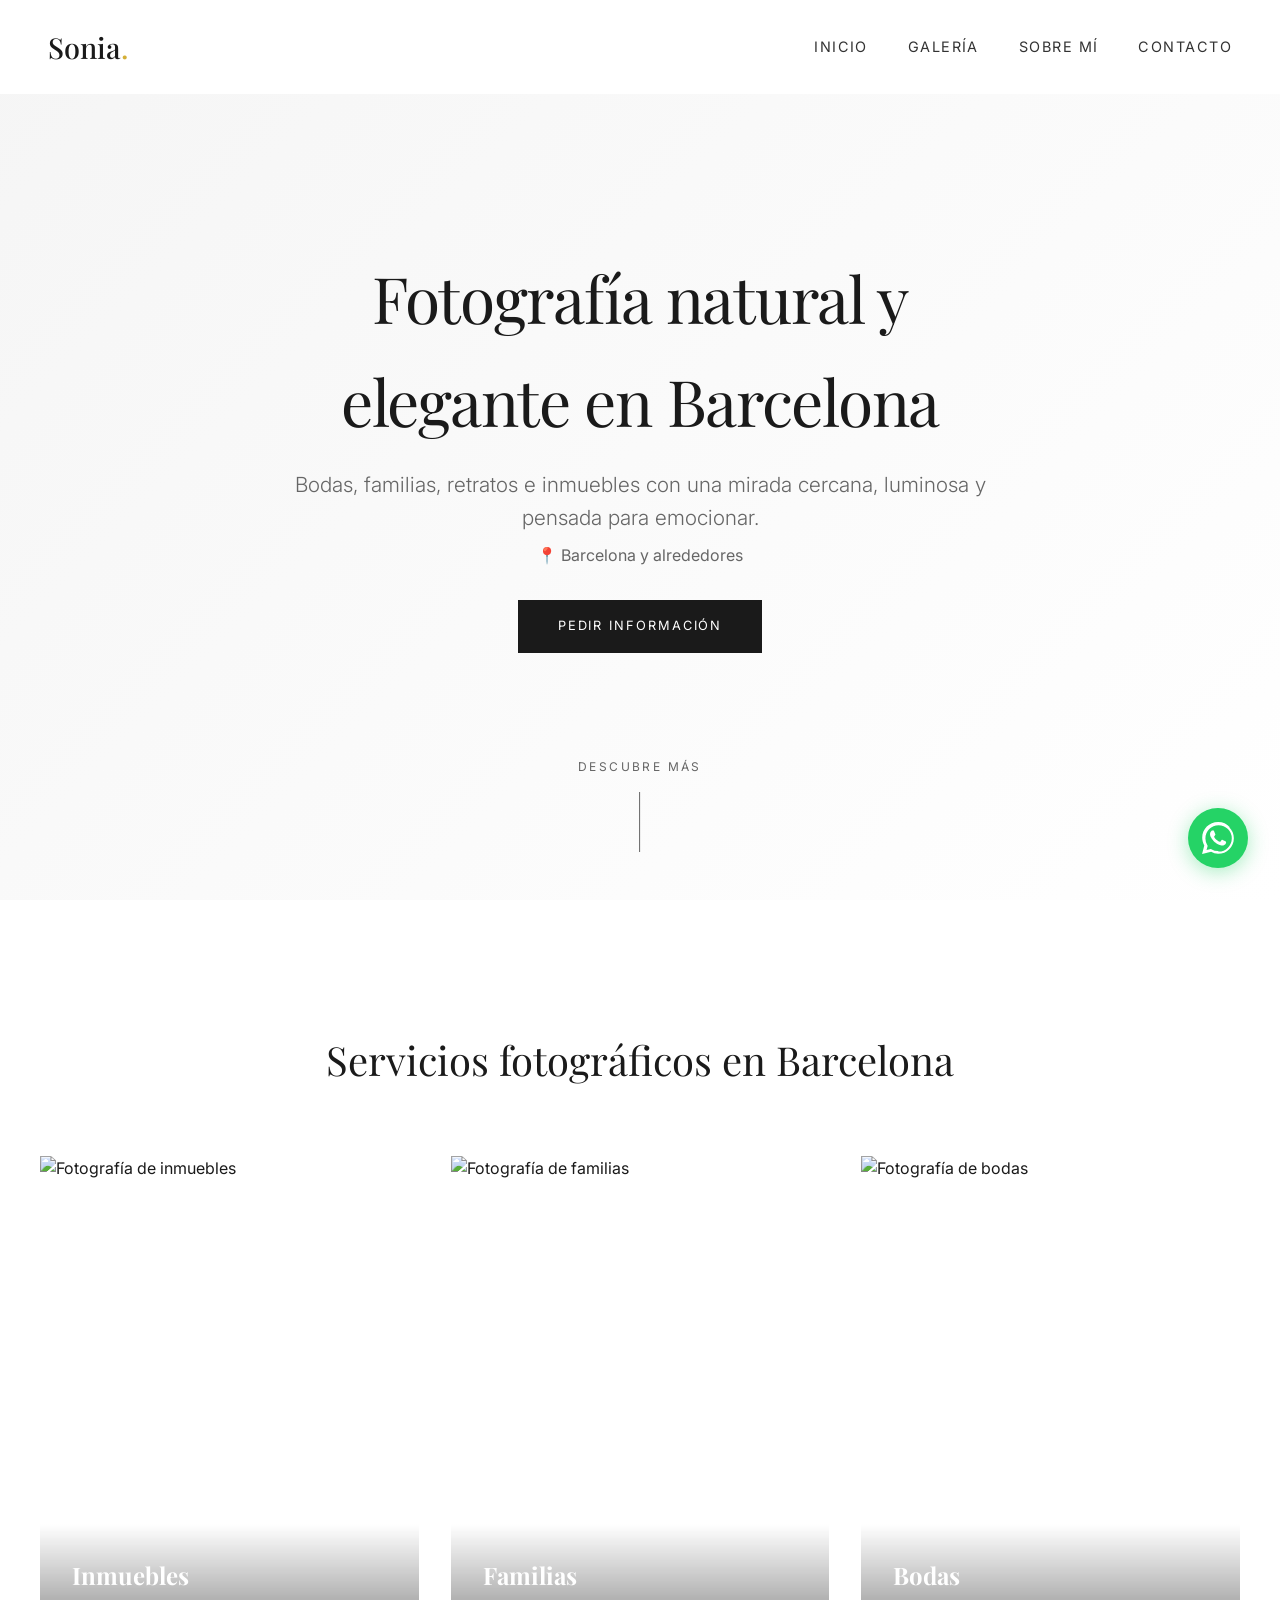
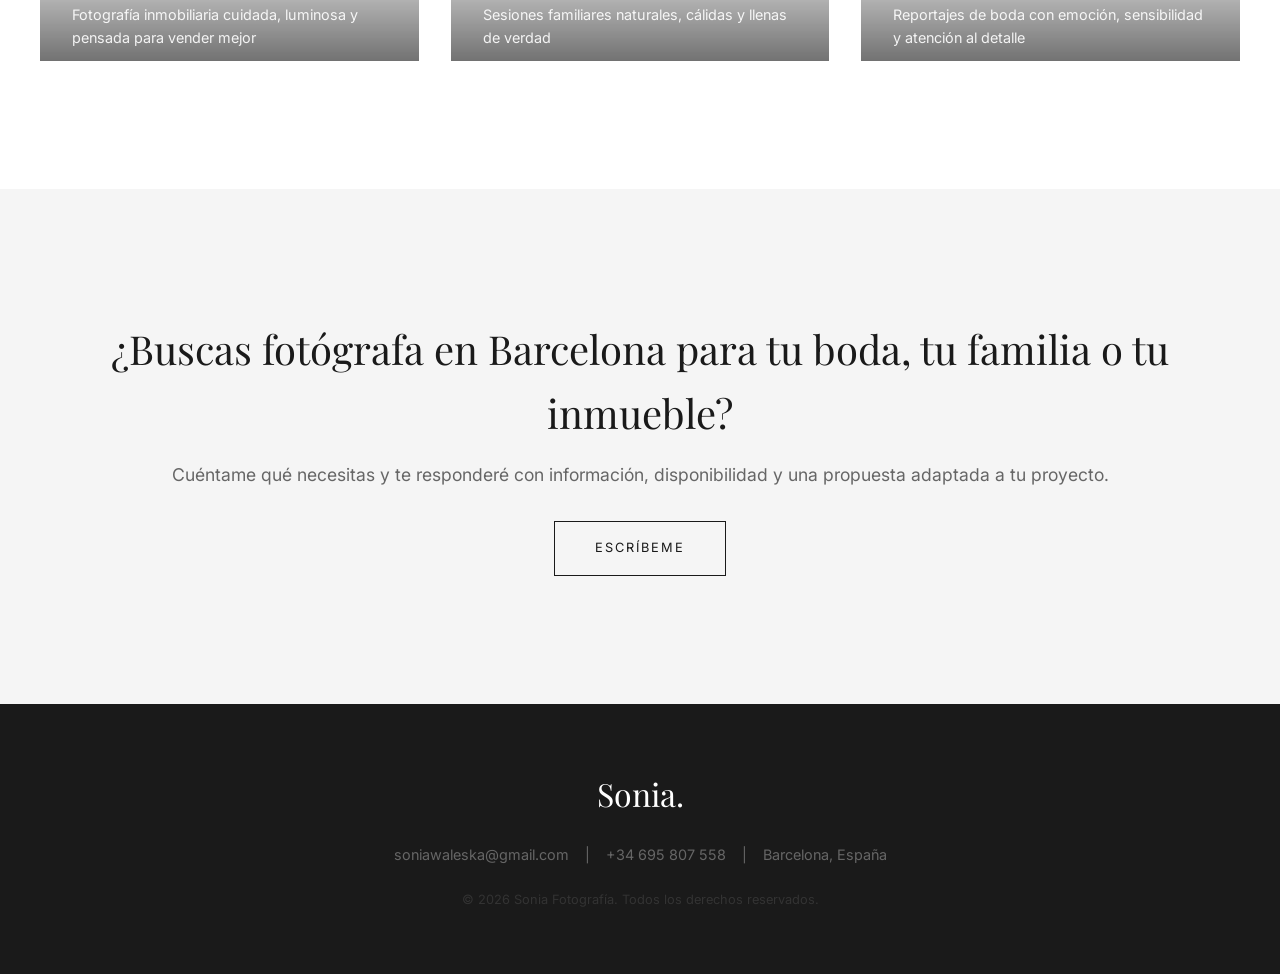
==== index.html @ cfec3656 "Improve local SEO and conversion copy" ====
<!DOCTYPE html>
<html lang="es">
<head>
    <meta charset="UTF-8">
    <meta name="viewport" content="width=device-width, initial-scale=1.0">
    <title>Sonia Waleska | Fotógrafa de bodas, familias e inmuebles en Barcelona</title>
    <meta name="description" content="Sonia Waleska es fotógrafa en Barcelona especializada en bodas, sesiones familiares, retratos y fotografía inmobiliaria, con un estilo natural, elegante y cercano.">
    <meta name="robots" content="index, follow">
    <link rel="canonical" href="https://www.soniawaleska.com/">
    <meta property="og:type" content="website">
    <meta property="og:locale" content="es_ES">
    <meta property="og:site_name" content="Sonia Waleska">
    <meta property="og:title" content="Sonia Waleska | Fotógrafa de bodas, familias e inmuebles en Barcelona">
    <meta property="og:description" content="Fotografía natural y elegante en Barcelona para bodas, familias, retratos y fotografía inmobiliaria.">
    <meta property="og:url" content="https://www.soniawaleska.com/">
    <meta property="og:image" content="https://www.soniawaleska.com/og-image.png">
    <meta property="og:image:alt" content="Sonia Waleska, fotógrafa en Barcelona">
    <meta name="twitter:card" content="summary_large_image">
    <meta name="twitter:title" content="Sonia Waleska | Fotógrafa de bodas, familias e inmuebles en Barcelona">
    <meta name="twitter:description" content="Fotografía natural y elegante en Barcelona para bodas, familias, retratos y fotografía inmobiliaria.">
    <meta name="twitter:image" content="https://www.soniawaleska.com/og-image.png">
    <script async src="https://www.googletagmanager.com/gtag/js?id=G-TX9KS64HBC"></script>
    <script>
      window.dataLayer = window.dataLayer || [];
      function gtag(){dataLayer.push(arguments);}
      gtag('js', new Date());
      gtag('config', 'G-TX9KS64HBC');
    </script>
    <link rel="icon" href="favicon.ico" sizes="any">
    <link rel="icon" type="image/png" sizes="32x32" href="favicon-32.png">
    <link rel="icon" type="image/png" sizes="16x16" href="favicon-16.png">
    <link rel="icon" type="image/svg+xml" href="favicon.svg">
    <link rel="apple-touch-icon" sizes="192x192" href="favicon-192.png">
    <link rel="stylesheet" href="css/style.css">
    <link href="https://fonts.googleapis.com/css2?family=Playfair+Display:wght@400;500;600;700&family=Inter:wght@300;400;500&display=swap" rel="stylesheet">
    <script type="application/ld+json">
    {
      "@context": "https://schema.org",
      "@type": "ProfessionalService",
      "name": "Sonia Waleska Fotografía",
      "image": "https://www.soniawaleska.com/og-image.png",
      "url": "https://www.soniawaleska.com/",
      "telephone": "+34695807558",
      "email": "soniawaleska@gmail.com",
      "address": {
        "@type": "PostalAddress",
        "addressLocality": "Barcelona",
        "addressCountry": "ES"
      },
      "areaServed": "Barcelona",
      "priceRange": "€€",
      "description": "Fotografía natural y elegante en Barcelona para bodas, familias, retratos y fotografía inmobiliaria.",
      "sameAs": []
    }
    </script>
</head>
<body>
    <nav class="navbar">
        <div class="logo">Sonia<span class="accent">.</span></div>
        <button class="nav-toggle" aria-label="Abrir menú" aria-expanded="false">
            <span class="hamburger"></span>
        </button>
        <ul class="nav-links">
            <li><a href="index.html">Inicio</a></li>
            <li><a href="galeria.html">Galería</a></li>
            <li><a href="sobre.html">Sobre mí</a></li>
            <li><a href="contacto.html">Contacto</a></li>
        </ul>
    </nav>

    <header class="hero">
        <div class="hero-content">
            <h1 class="hero-title">Fotografía natural y elegante en Barcelona</h1>
            <p class="hero-subtitle">Bodas, familias, retratos e inmuebles con una mirada cercana, luminosa y pensada para emocionar.</p>
            <p class="hero-location">📍 Barcelona y alrededores</p>
            <a href="contacto.html" class="btn btn-primary">Pedir información</a>
        </div>
        <div class="hero-scroll">
            <span class="scroll-text">Descubre más</span>
            <div class="scroll-line"></div>
        </div>
    </header>

    <section class="servicios">
        <div class="container">
            <h2 class="section-title">Servicios fotográficos en Barcelona</h2>
            <div class="servicios-grid">
                <div class="servicio-card">
                    <img src="https://images.unsplash.com/photo-1600210492486-724fe5c67fb0?w=600&q=80" alt="Fotografía de inmuebles" loading="lazy">
                    <div class="servicio-overlay">
                        <h3>Inmuebles</h3>
                        <p>Fotografía inmobiliaria cuidada, luminosa y pensada para vender mejor</p>
                    </div>
                </div>
                <div class="servicio-card">
                    <img src="https://images.unsplash.com/photo-1511895426328-dc8714191300?w=600&q=80" alt="Fotografía de familias" loading="lazy">
                    <div class="servicio-overlay">
                        <h3>Familias</h3>
                        <p>Sesiones familiares naturales, cálidas y llenas de verdad</p>
                    </div>
                </div>
                <div class="servicio-card">
                    <img src="https://images.unsplash.com/photo-1519741497674-611481863552?w=600&q=80" alt="Fotografía de bodas" loading="lazy">
                    <div class="servicio-overlay">
                        <h3>Bodas</h3>
                        <p>Reportajes de boda con emoción, sensibilidad y atención al detalle</p>
                    </div>
                </div>
            </div>
        </div>
    </section>

    <section class="cta">
        <div class="container">
            <h2 class="cta-title">¿Buscas fotógrafa en Barcelona para tu boda, tu familia o tu inmueble?</h2>
            <p class="cta-text">Cuéntame qué necesitas y te responderé con información, disponibilidad y una propuesta adaptada a tu proyecto.</p>
            <a href="contacto.html" class="btn btn-secondary">Escríbeme</a>
        </div>
    </section>

    <footer class="footer">
        <div class="container">
            <div class="footer-content">
                <div class="footer-logo">Sonia<span class="accent">.</span></div>
                <div class="footer-links">
                    <a href="mailto:soniawaleska@gmail.com">soniawaleska@gmail.com</a>
                    <span class="separator">|</span>
                    <span>+34 695 807 558</span>
                    <span class="separator">|</span>
                    <span>Barcelona, España</span>
                </div>
                <div class="footer-copyright">
                    © 2026 Sonia Fotografía. Todos los derechos reservados.
                </div>
            </div>
        </div>
    </footer>

    <!-- WhatsApp Float Button -->
<a href="https://wa.me/34695807558?text=Hola%20Sonia,%20me%20gustaría%20saber%20más%20sobre%20tus%20servicios%20de%20fotografía" class="whatsapp-float" target="_blank" rel="noopener noreferrer" aria-label="Contactar por WhatsApp">
<svg class="whatsapp-icon" viewBox="0 0 24 24" fill="currentColor">
<path d="M17.472 14.382c-.297-.149-1.758-.867-2.03-.967-.273-.099-.471-.148-.67.15-.197.297-.767.966-.94 1.164-.173.199-.347.223-.644.075-.297-.15-1.255-.463-2.39-1.475-.883-.788-1.48-1.761-1.653-2.059-.173-.297-.018-.458.13-.606.134-.133.298-.347.446-.52.149-.174.198-.298.298-.497.099-.198.05-.371-.025-.52-.075-.149-.669-1.612-.916-2.207-.242-.579-.487-.5-.669-.51-.173-.008-.371-.01-.57-.01-.198 0-.52.074-.792.372-.272.297-1.04 1.016-1.04 2.479 0 1.462 1.065 2.875 1.213 3.074.149.198 2.096 3.2 5.077 4.487.709.306 1.262.489 1.694.625.712.227 1.36.195 1.871.118.571-.085 1.758-.719 2.006-1.413.248-.694.248-1.289.173-1.413-.074-.124-.272-.198-.57-.347m-5.421 7.403h-.004a9.87 9.87 0 01-5.031-1.378l-.361-.214-3.241.851.865-3.153-.205-.347a9.865 9.865 0 01-1.51-5.26c.001-5.45 4.436-9.884 9.888-9.884 2.64 0 5.122 1.03 6.988 2.898a9.825 9.825 0 012.893 6.994c-.003 5.45-4.437 9.884-9.885 9.884m8.413-18.297A11.815 11.815 0 0012.05 0C5.4 0 .16 5.244.157 11.715c0 2.06.536 4.075 1.552 5.852L.05 24l6.768-1.775A11.74 11.74 0 0012.05 23.9c6.653 0 11.848-5.244 11.848-11.715 0-3.13-1.222-6.073-3.453-8.297z"/>
</svg>
</a>

<script src="js/main.js"></script>
</body>
</html>
---- css/style.css ----
/* Sonia Fotografía - Premium Styles */

:root {
    --color-white: #FFFFFF;
    --color-cream: #F5F5F5;
    --color-black: #1A1A1A;
    --color-gray: #333333;
    --color-gray-light: #666666;
    --color-accent: #D4AF37;
    --font-serif: 'Playfair Display', Georgia, serif;
    --font-sans: 'Inter', -apple-system, BlinkMacSystemFont, sans-serif;
    --transition: all 0.3s ease;
}

* {
    margin: 0;
    padding: 0;
    box-sizing: border-box;
}

body {
    font-family: var(--font-sans);
    color: var(--color-black);
    line-height: 1.6;
    background: var(--color-white);
}

/* Navbar */
.navbar {
    position: fixed;
    top: 0;
    left: 0;
    right: 0;
    padding: 1.5rem 3rem;
    display: flex;
    justify-content: space-between;
    align-items: center;
    z-index: 1000;
    background: rgba(255, 255, 255, 0.95);
    backdrop-filter: blur(10px);
}

.logo {
    font-family: var(--font-serif);
    font-size: 1.8rem;
    font-weight: 500;
    color: var(--color-black);
}

.logo .accent {
    color: var(--color-accent);
}

/* Desktop Navigation */
.nav-links {
    display: flex;
    list-style: none;
    gap: 2.5rem;
}

.nav-links a {
    text-decoration: none;
    color: var(--color-gray);
    font-weight: 400;
    font-size: 0.9rem;
    text-transform: uppercase;
    letter-spacing: 0.1em;
    transition: var(--transition);
}

.nav-links a:hover {
    color: var(--color-accent);
}

/* Mobile Navigation - Hamburger Menu */
.nav-toggle {
    display: none;
    background: transparent;
    border: none;
    cursor: pointer;
    padding: 0.5rem;
    z-index: 1001;
}

.hamburger {
    display: block;
    width: 24px;
    height: 2px;
    background: var(--color-black);
    position: relative;
    transition: var(--transition);
}

.hamburger::before,
.hamburger::after {
    content: '';
    position: absolute;
    width: 24px;
    height: 2px;
    background: var(--color-black);
    transition: var(--transition);
}

.hamburger::before {
    top: -7px;
}

.hamburger::after {
    top: 7px;
}

/* Hamburger Animation when Active */
.nav-toggle[aria-expanded="true"] .hamburger {
    background: transparent;
}

.nav-toggle[aria-expanded="true"] .hamburger::before {
    transform: rotate(45deg);
    top: 0;
}

.nav-toggle[aria-expanded="true"] .hamburger::after {
    transform: rotate(-45deg);
    top: 0;
}

/* Mobile Menu Styles */
@media (max-width: 768px) {
    .navbar {
        padding: 1rem 1.5rem;
    }

    .nav-toggle {
        display: block;
    }

    .nav-links {
        position: fixed;
        top: 0;
        right: -100%;
        width: 70%;
        max-width: 300px;
        height: 100vh;
        background: var(--color-white);
        flex-direction: column;
        justify-content: center;
        align-items: center;
        gap: 2rem;
        padding: 2rem;
        transition: right 0.3s ease;
        box-shadow: -5px 0 20px rgba(0, 0, 0, 0.1);
    }

    .nav-links.active {
        right: 0;
    }

    .nav-links a {
        font-size: 1.1rem;
        color: var(--color-black);
    }
}

/* Hero */
.hero {
    height: 100vh;
    display: flex;
    flex-direction: column;
    justify-content: center;
    align-items: center;
    text-align: center;
    background: linear-gradient(135deg, var(--color-cream) 0%, var(--color-white) 100%);
    position: relative;
    overflow: hidden;
}

.hero::before {
    content: '';
    position: absolute;
    top: 0;
    left: 0;
    right: 0;
    bottom: 0;
    background-image: url('https://images.unsplash.com/photo-1494438639946-1ebd1d20bf85?w=1920&q=80');
    background-size: cover;
    background-position: center;
    opacity: 0.15;
}

.hero-content {
    position: relative;
    z-index: 1;
    max-width: 800px;
    padding: 2rem;
}

.hero-title {
    font-family: var(--font-serif);
    font-size: 4rem;
    font-weight: 400;
    margin-bottom: 1rem;
    letter-spacing: -0.02em;
}

.hero-subtitle {
    font-size: 1.3rem;
    color: var(--color-gray-light);
    margin-bottom: 0.5rem;
    font-weight: 300;
}

.hero-location {
    font-size: 1rem;
    color: var(--color-gray-light);
    margin-bottom: 2rem;
}

.hero-scroll {
    position: absolute;
    bottom: 3rem;
    left: 50%;
    transform: translateX(-50%);
    display: flex;
    flex-direction: column;
    align-items: center;
    gap: 1rem;
}

.scroll-text {
    font-size: 0.75rem;
    text-transform: uppercase;
    letter-spacing: 0.2em;
    color: var(--color-gray-light);
}

.scroll-line {
    width: 1px;
    height: 60px;
    background: var(--color-gray-light);
    animation: scrollPulse 2s infinite;
}

@keyframes scrollPulse {
    0%, 100% { opacity: 0.3; transform: scaleY(1); }
    50% { opacity: 1; transform: scaleY(1.1); }
}

/* Buttons */
.btn {
    display: inline-block;
    padding: 1rem 2.5rem;
    text-decoration: none;
    text-transform: uppercase;
    font-size: 0.8rem;
    letter-spacing: 0.15em;
    transition: var(--transition);
    cursor: pointer;
    border: none;
}

.btn-primary {
    background: var(--color-black);
    color: var(--color-white);
}

.btn-primary:hover {
    background: var(--color-gray);
}

.btn-secondary {
    border: 1px solid var(--color-black);
    color: var(--color-black);
    background: transparent;
}

.btn-secondary:hover {
    background: var(--color-black);
    color: var(--color-white);
}

/* Servicios */
.servicios {
    padding: 8rem 2rem;
    background: var(--color-white);
}

.container {
    max-width: 1200px;
    margin: 0 auto;
}

.section-title {
    font-family: var(--font-serif);
    font-size: 2.5rem;
    text-align: center;
    margin-bottom: 4rem;
    font-weight: 400;
}

.servicios-grid {
    display: grid;
    grid-template-columns: repeat(auto-fit, minmax(350px, 1fr));
    gap: 2rem;
}

.servicio-card {
    position: relative;
    overflow: hidden;
    aspect-ratio: 3/4;
    cursor: pointer;
}

.servicio-card img {
    width: 100%;
    height: 100%;
    object-fit: cover;
    transition: var(--transition);
}

.servicio-card:hover img {
    transform: scale(1.05);
}

.servicio-overlay {
    position: absolute;
    bottom: 0;
    left: 0;
    right: 0;
    padding: 2rem;
    background: linear-gradient(transparent, rgba(0,0,0,0.7));
    color: white;
    transform: translateY(20px);
    opacity: 0.9;
    transition: var(--transition);
}

.servicio-card:hover .servicio-overlay {
    transform: translateY(0);
    opacity: 1;
}

.servicio-overlay h3 {
    font-family: var(--font-serif);
    font-size: 1.5rem;
    margin-bottom: 0.5rem;
}

.servicio-overlay p {
    font-size: 0.9rem;
    opacity: 0.9;
}

/* CTA */
.cta {
    padding: 8rem 2rem;
    background: var(--color-cream);
    text-align: center;
}

.cta-title {
    font-family: var(--font-serif);
    font-size: 2.5rem;
    margin-bottom: 1rem;
    font-weight: 400;
}

.cta-text {
    color: var(--color-gray-light);
    font-size: 1.1rem;
    margin-bottom: 2rem;
}

/* Footer */
.footer {
    padding: 4rem 2rem;
    background: var(--color-black);
    color: var(--color-white);
    text-align: center;
}

.footer-logo {
    font-family: var(--font-serif);
    font-size: 2rem;
    margin-bottom: 1.5rem;
}

.footer-links {
    margin-bottom: 1.5rem;
    display: flex;
    justify-content: center;
    align-items: center;
    flex-wrap: wrap;
    gap: 1rem;
}

.footer-links a,
.footer-links span {
    color: var(--color-gray-light);
    text-decoration: none;
    font-size: 0.9rem;
}

.footer-links a:hover {
    color: var(--color-white);
}

.separator {
    color: var(--color-gray);
}

.footer-copyright {
    color: var(--color-gray); font-size: 0.8rem; }

/* Responsive */
@media (max-width: 768px) {
    html, body { overflow-x: hidden; }
    .hero-title { font-size: 2.5rem; }
    .hero-subtitle { font-size: 1rem; }
    .servicios-grid { grid-template-columns: 1fr; }
    .section-title, .cta-title { font-size: 2rem; }
    .container { padding: 0 1rem; }
}

/* WhatsApp Float Button */
.whatsapp-float {
  position: fixed;
  bottom: 2rem;
  right: 2rem;
  width: 60px;
  height: 60px;
  background: #25D366;
  border-radius: 50%;
  display: flex;
  align-items: center;
  justify-content: center;
  box-shadow: 0 4px 20px rgba(37, 211, 102, 0.4);
  transition: var(--transition);
  z-index: 9999;
  text-decoration: none;
}

.whatsapp-float:hover {
  transform: scale(1.1);
  box-shadow: 0 6px 30px rgba(37, 211, 102, 0.6);
}

.whatsapp-float:hover .whatsapp-icon {
  transform: rotate(10deg);
}

.whatsapp-icon {
  width: 32px;
  height: 32px;
  color: white;
  transition: transform 0.3s ease;
}

@media (max-width: 768px) {
  .whatsapp-float {
    bottom: 1.5rem;
    right: 1.5rem;
    width: 55px;
    height: 55px;
  }

  .whatsapp-icon {
    width: 28px;
    height: 28px;
  }
}
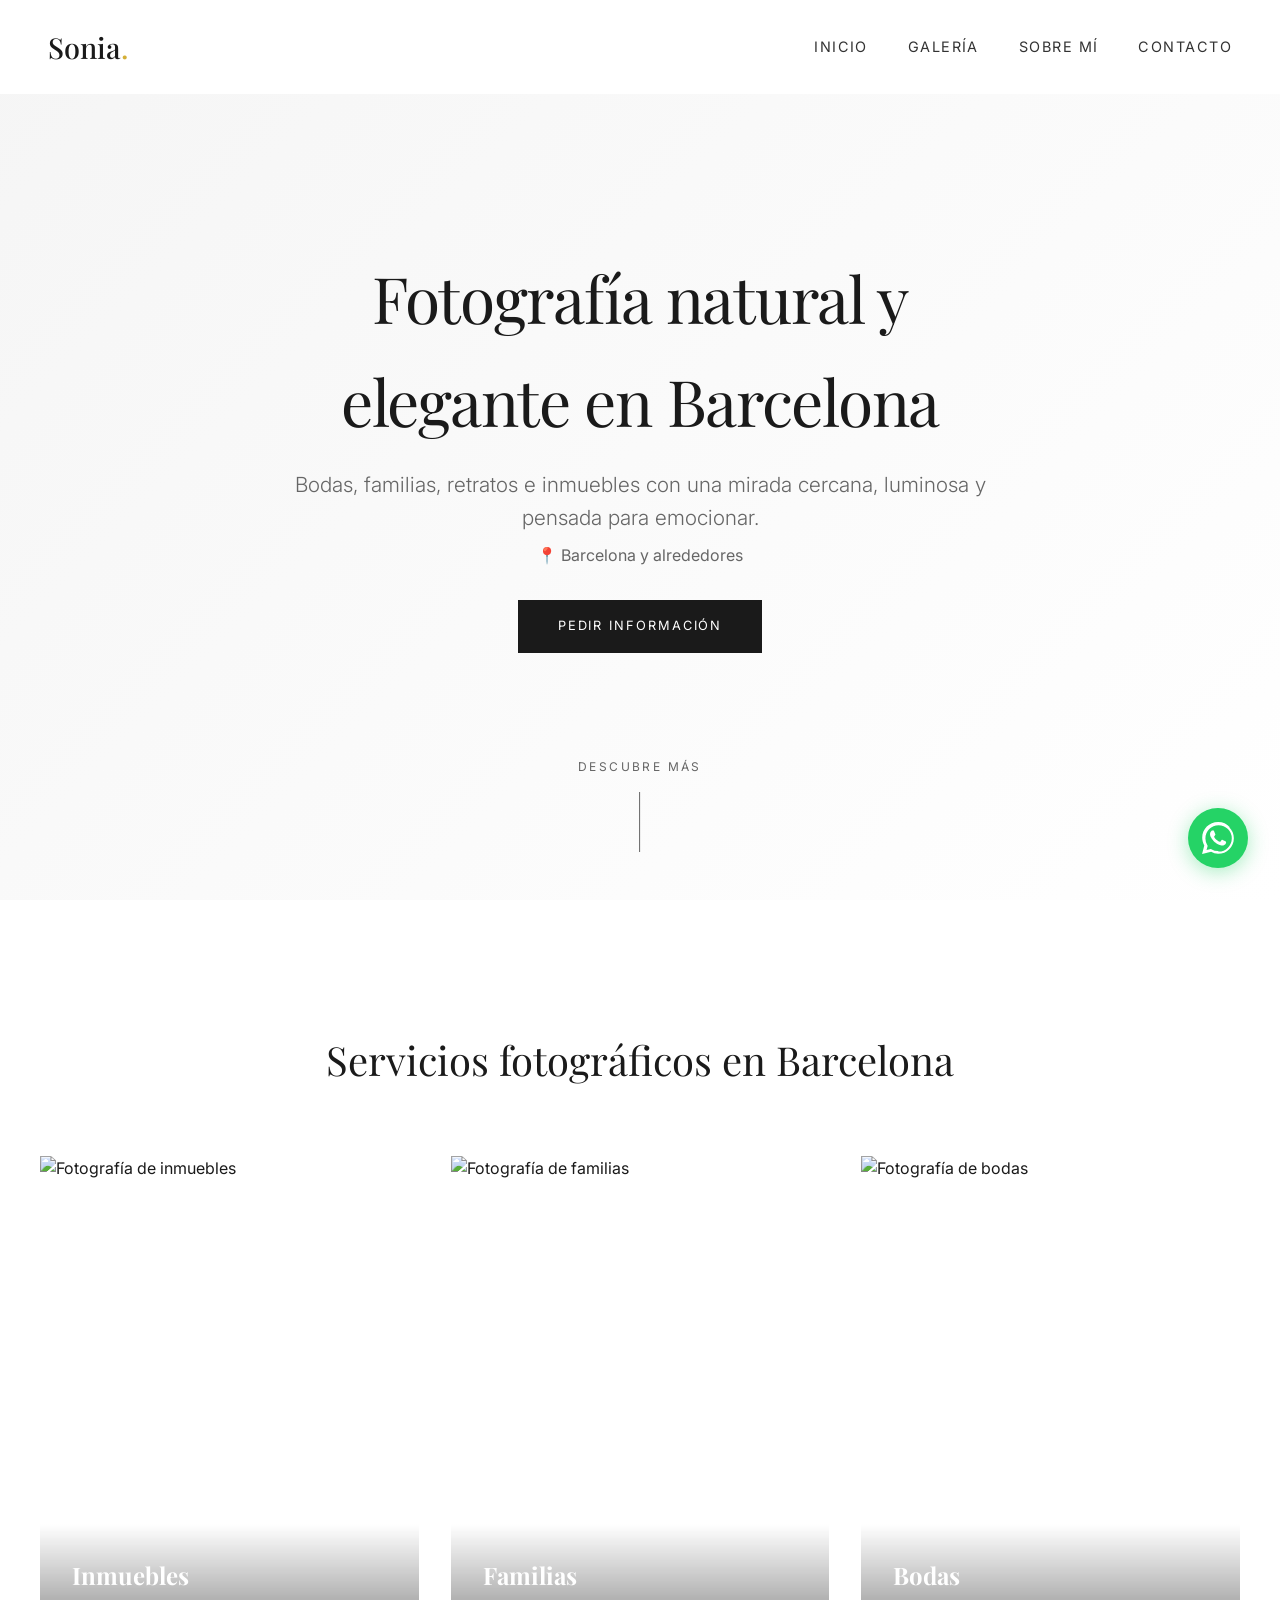
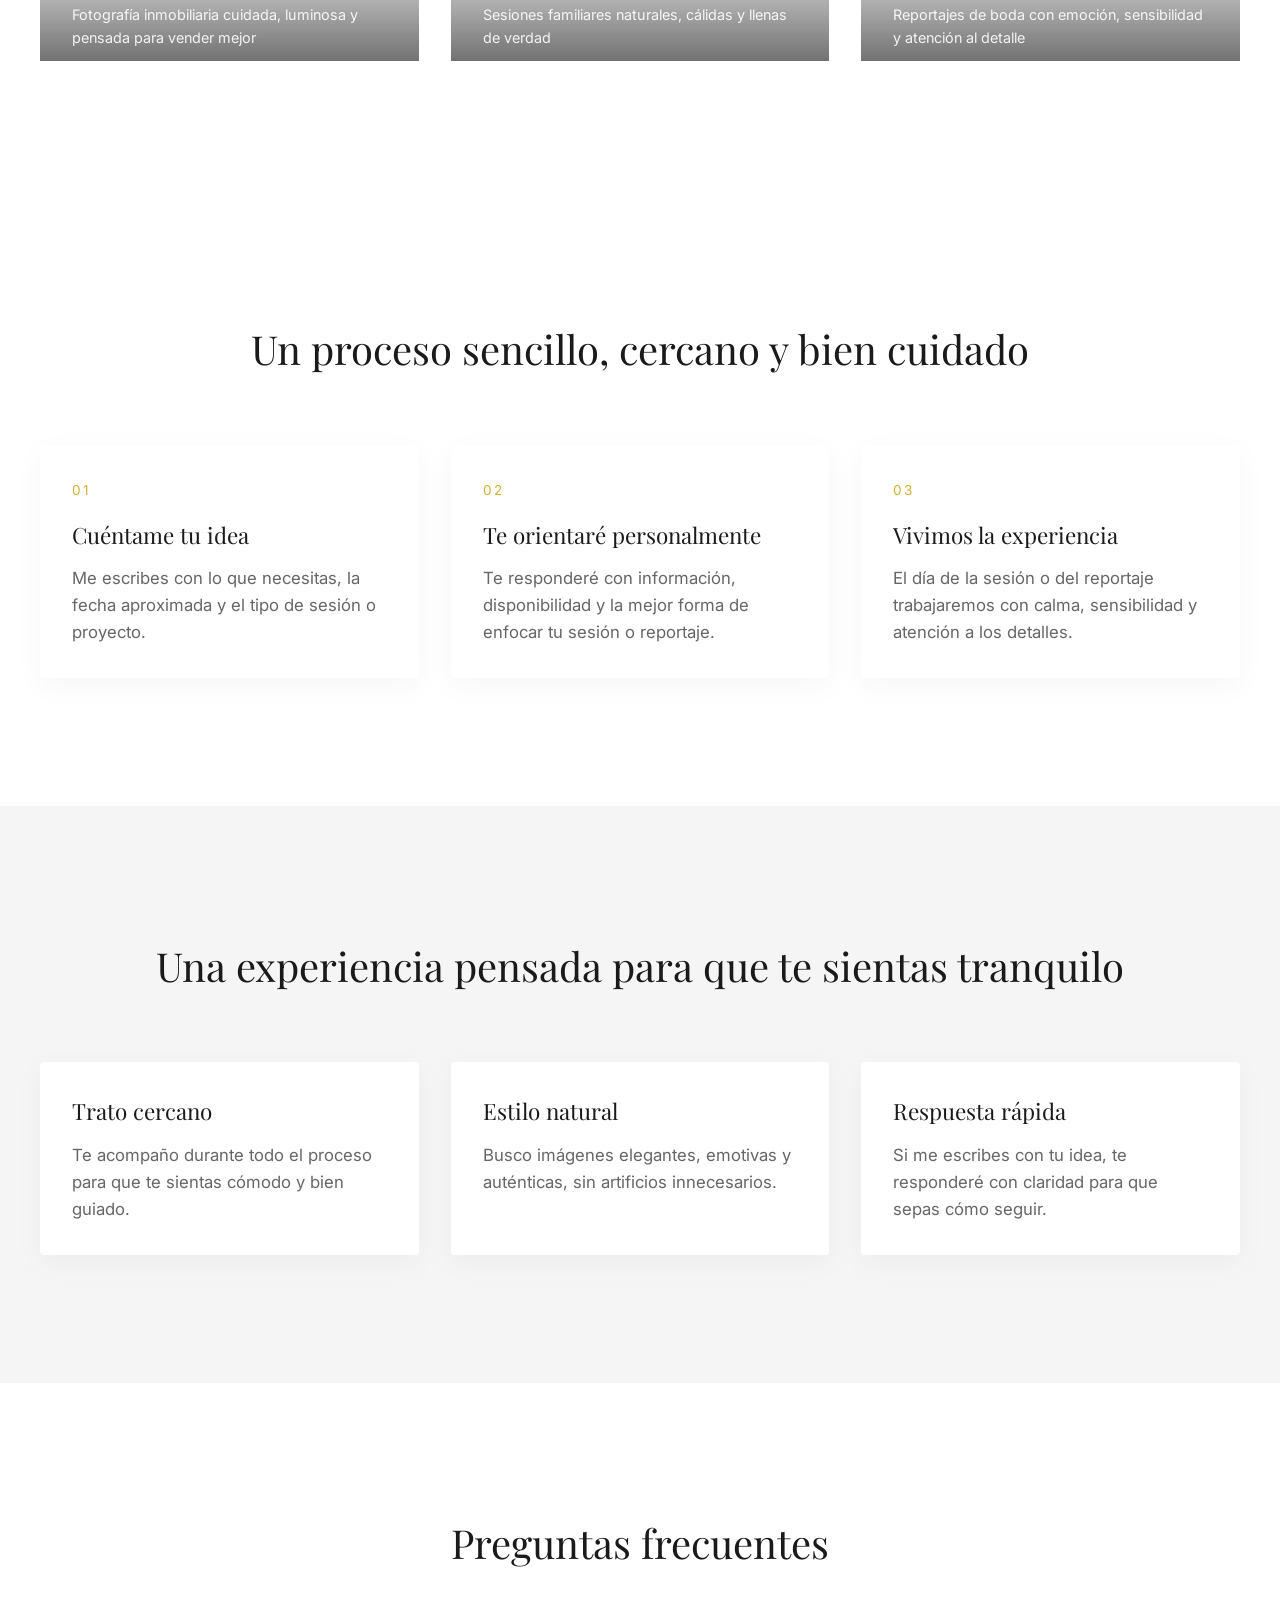
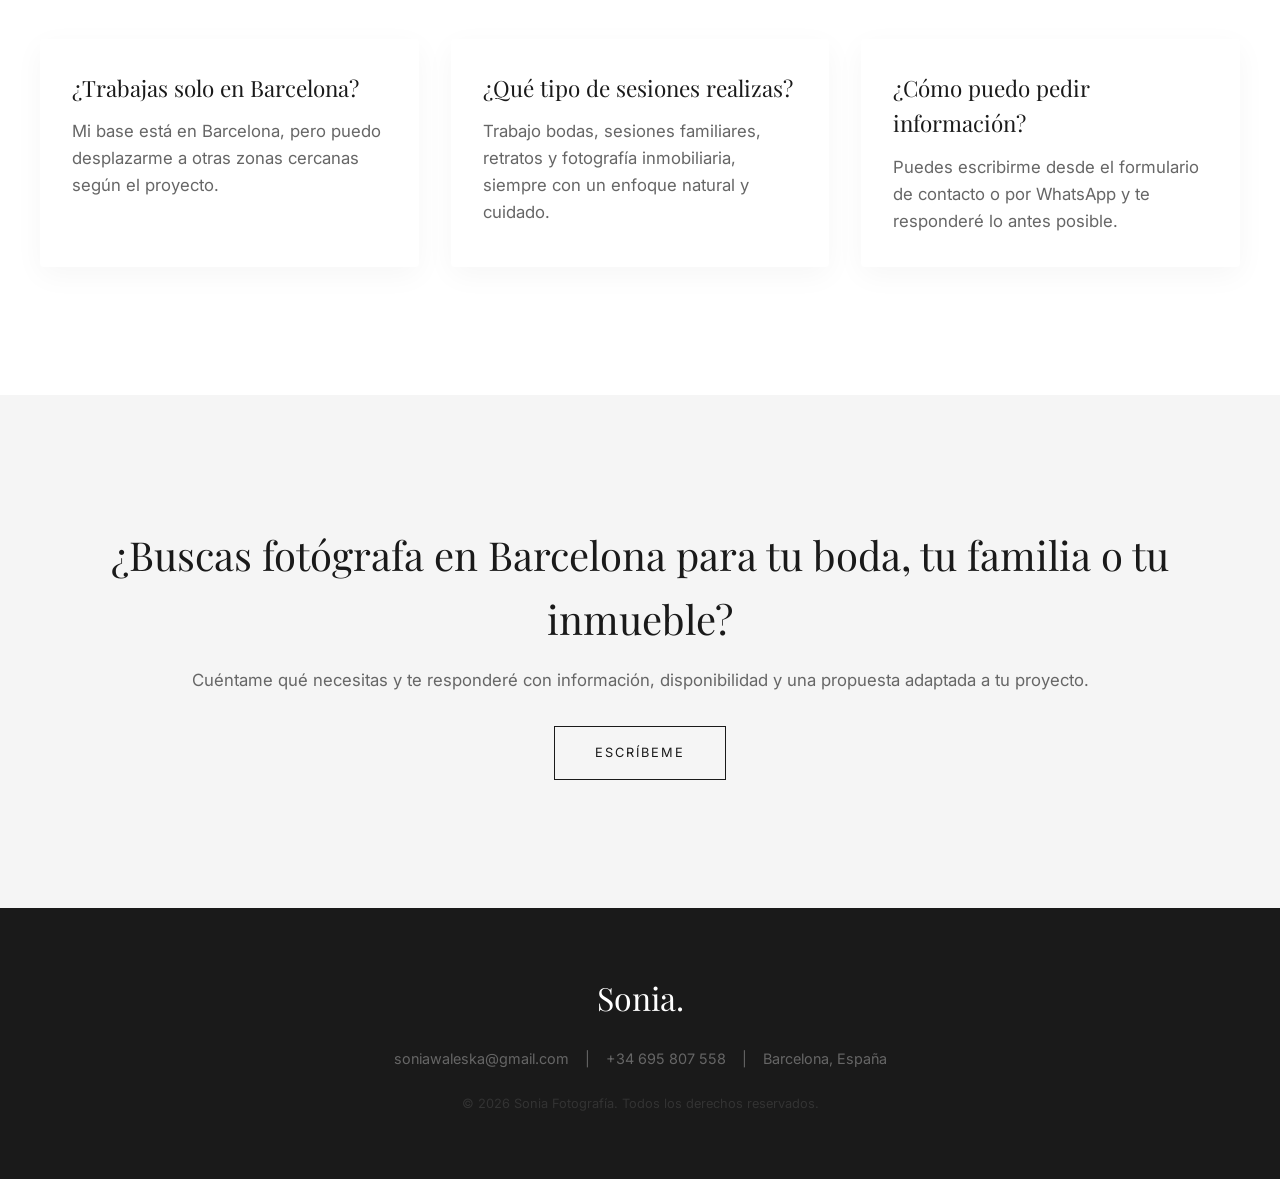
==== commit 2b9e2454: "Add process, trust, and FAQ sections to home" ====
--- a/index.html
+++ b/index.html
@@ -110,6 +110,69 @@
         </div>
     </section>
 
+    <section class="process-section">
+        <div class="container">
+            <h2 class="section-title">Un proceso sencillo, cercano y bien cuidado</h2>
+            <div class="process-grid">
+                <div class="process-card">
+                    <span class="process-step">01</span>
+                    <h3>Cuéntame tu idea</h3>
+                    <p>Me escribes con lo que necesitas, la fecha aproximada y el tipo de sesión o proyecto.</p>
+                </div>
+                <div class="process-card">
+                    <span class="process-step">02</span>
+                    <h3>Te orientaré personalmente</h3>
+                    <p>Te responderé con información, disponibilidad y la mejor forma de enfocar tu sesión o reportaje.</p>
+                </div>
+                <div class="process-card">
+                    <span class="process-step">03</span>
+                    <h3>Vivimos la experiencia</h3>
+                    <p>El día de la sesión o del reportaje trabajaremos con calma, sensibilidad y atención a los detalles.</p>
+                </div>
+            </div>
+        </div>
+    </section>
+
+    <section class="trust-section">
+        <div class="container">
+            <h2 class="section-title">Una experiencia pensada para que te sientas tranquilo</h2>
+            <div class="trust-grid">
+                <div class="trust-item">
+                    <h3>Trato cercano</h3>
+                    <p>Te acompaño durante todo el proceso para que te sientas cómodo y bien guiado.</p>
+                </div>
+                <div class="trust-item">
+                    <h3>Estilo natural</h3>
+                    <p>Busco imágenes elegantes, emotivas y auténticas, sin artificios innecesarios.</p>
+                </div>
+                <div class="trust-item">
+                    <h3>Respuesta rápida</h3>
+                    <p>Si me escribes con tu idea, te responderé con claridad para que sepas cómo seguir.</p>
+                </div>
+            </div>
+        </div>
+    </section>
+
+    <section class="faq-section">
+        <div class="container">
+            <h2 class="section-title">Preguntas frecuentes</h2>
+            <div class="faq-grid">
+                <div class="faq-item">
+                    <h3>¿Trabajas solo en Barcelona?</h3>
+                    <p>Mi base está en Barcelona, pero puedo desplazarme a otras zonas cercanas según el proyecto.</p>
+                </div>
+                <div class="faq-item">
+                    <h3>¿Qué tipo de sesiones realizas?</h3>
+                    <p>Trabajo bodas, sesiones familiares, retratos y fotografía inmobiliaria, siempre con un enfoque natural y cuidado.</p>
+                </div>
+                <div class="faq-item">
+                    <h3>¿Cómo puedo pedir información?</h3>
+                    <p>Puedes escribirme desde el formulario de contacto o por WhatsApp y te responderé lo antes posible.</p>
+                </div>
+            </div>
+        </div>
+    </section>
+
     <section class="cta">
         <div class="container">
             <h2 class="cta-title">¿Buscas fotógrafa en Barcelona para tu boda, tu familia o tu inmueble?</h2>
--- a/css/style.css
+++ b/css/style.css
@@ -350,10 +350,67 @@
     opacity: 0.9;
 }
 
-/* CTA */
+/* Process / Trust / FAQ / CTA */
+.process-section,
+.trust-section,
+.faq-section,
 .cta {
     padding: 8rem 2rem;
+}
+
+.process-section,
+.faq-section {
+    background: var(--color-white);
+}
+
+.trust-section,
+.cta {
     background: var(--color-cream);
+}
+
+.process-grid,
+.trust-grid,
+.faq-grid {
+    display: grid;
+    grid-template-columns: repeat(auto-fit, minmax(240px, 1fr));
+    gap: 2rem;
+}
+
+.process-card,
+.trust-item,
+.faq-item {
+    background: var(--color-white);
+    padding: 2rem;
+    border-radius: 4px;
+    box-shadow: 0 8px 30px rgba(0, 0, 0, 0.04);
+}
+
+.process-step {
+    display: inline-block;
+    margin-bottom: 1rem;
+    font-size: 0.85rem;
+    letter-spacing: 0.15em;
+    color: var(--color-accent);
+}
+
+.process-card h3,
+.trust-item h3,
+.faq-item h3 {
+    font-family: var(--font-serif);
+    font-size: 1.4rem;
+    margin-bottom: 0.75rem;
+    font-weight: 400;
+}
+
+.process-card p,
+.trust-item p,
+.faq-item p,
+.cta-text {
+    color: var(--color-gray-light);
+    font-size: 1.05rem;
+}
+
+.cta {
     text-align: center;
 }
 
@@ -365,8 +422,6 @@
 }
 
 .cta-text {
-    color: var(--color-gray-light);
-    font-size: 1.1rem;
     margin-bottom: 2rem;
 }
 
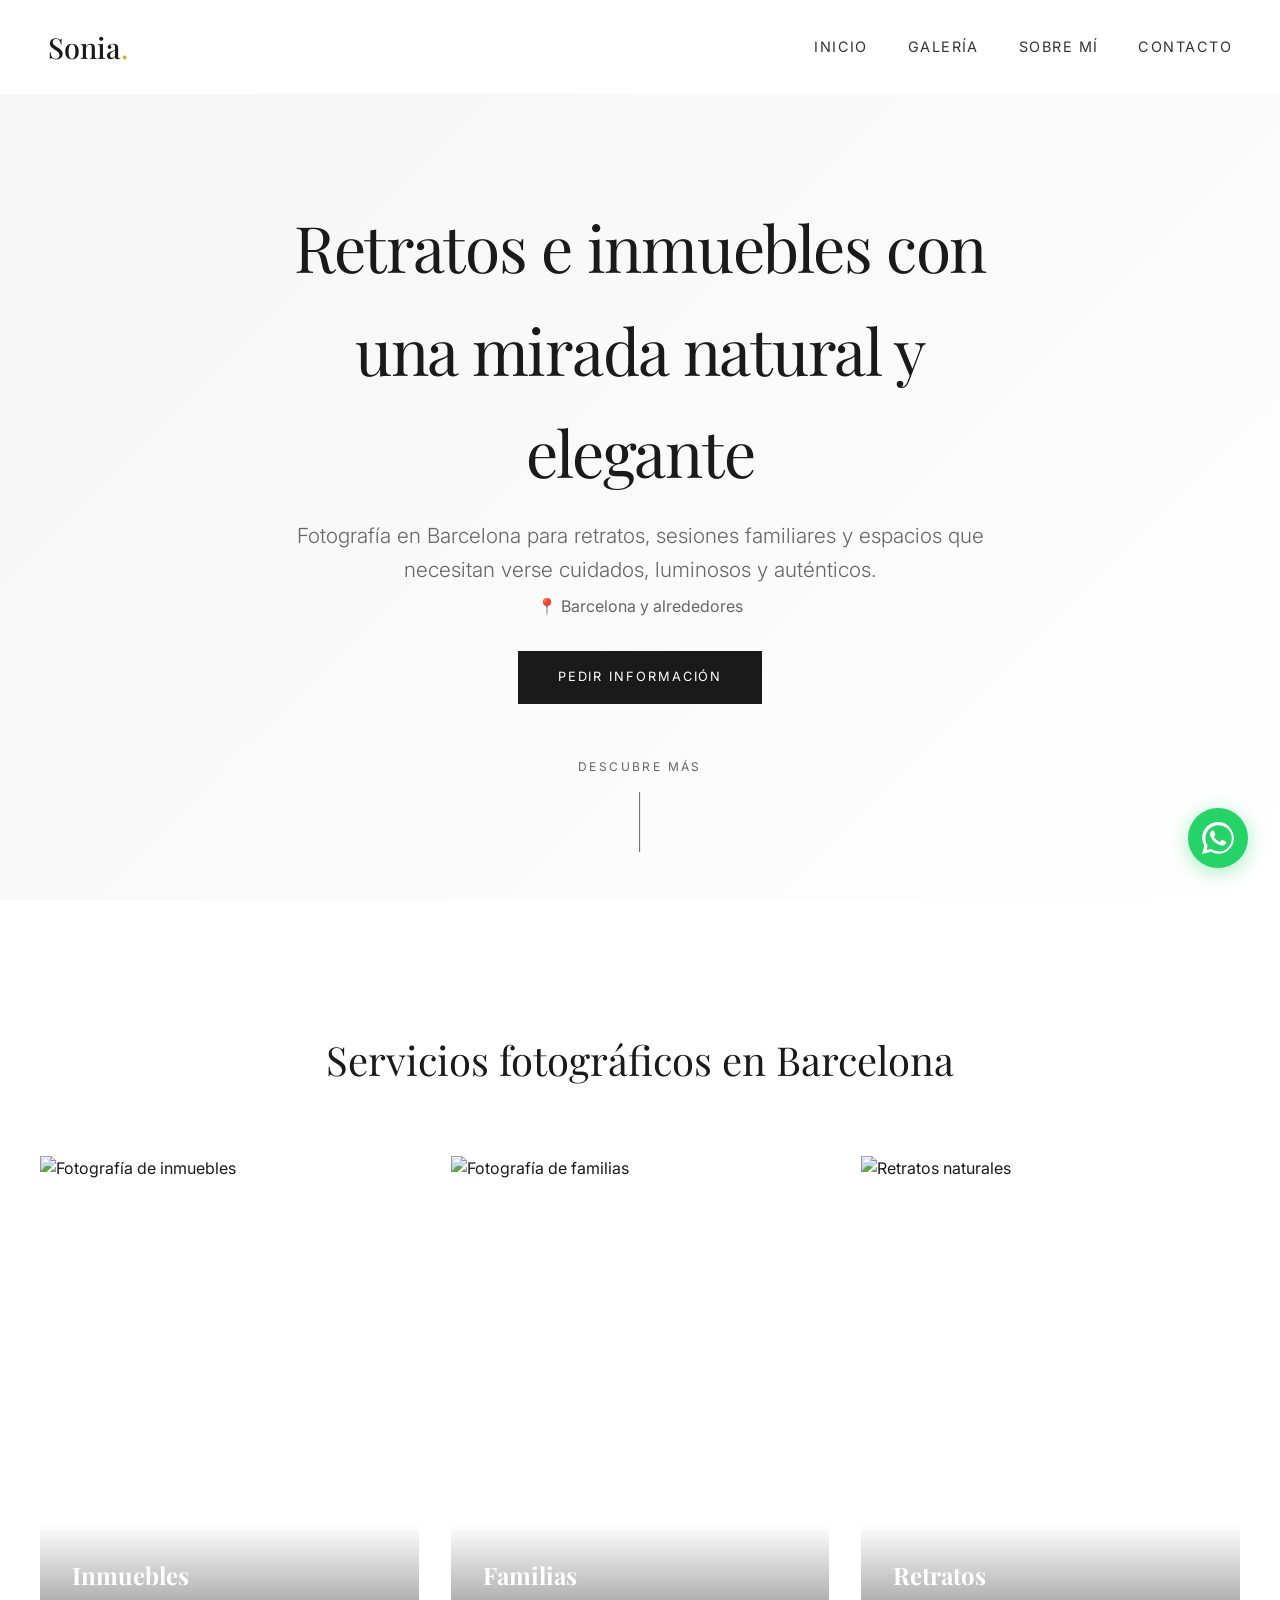
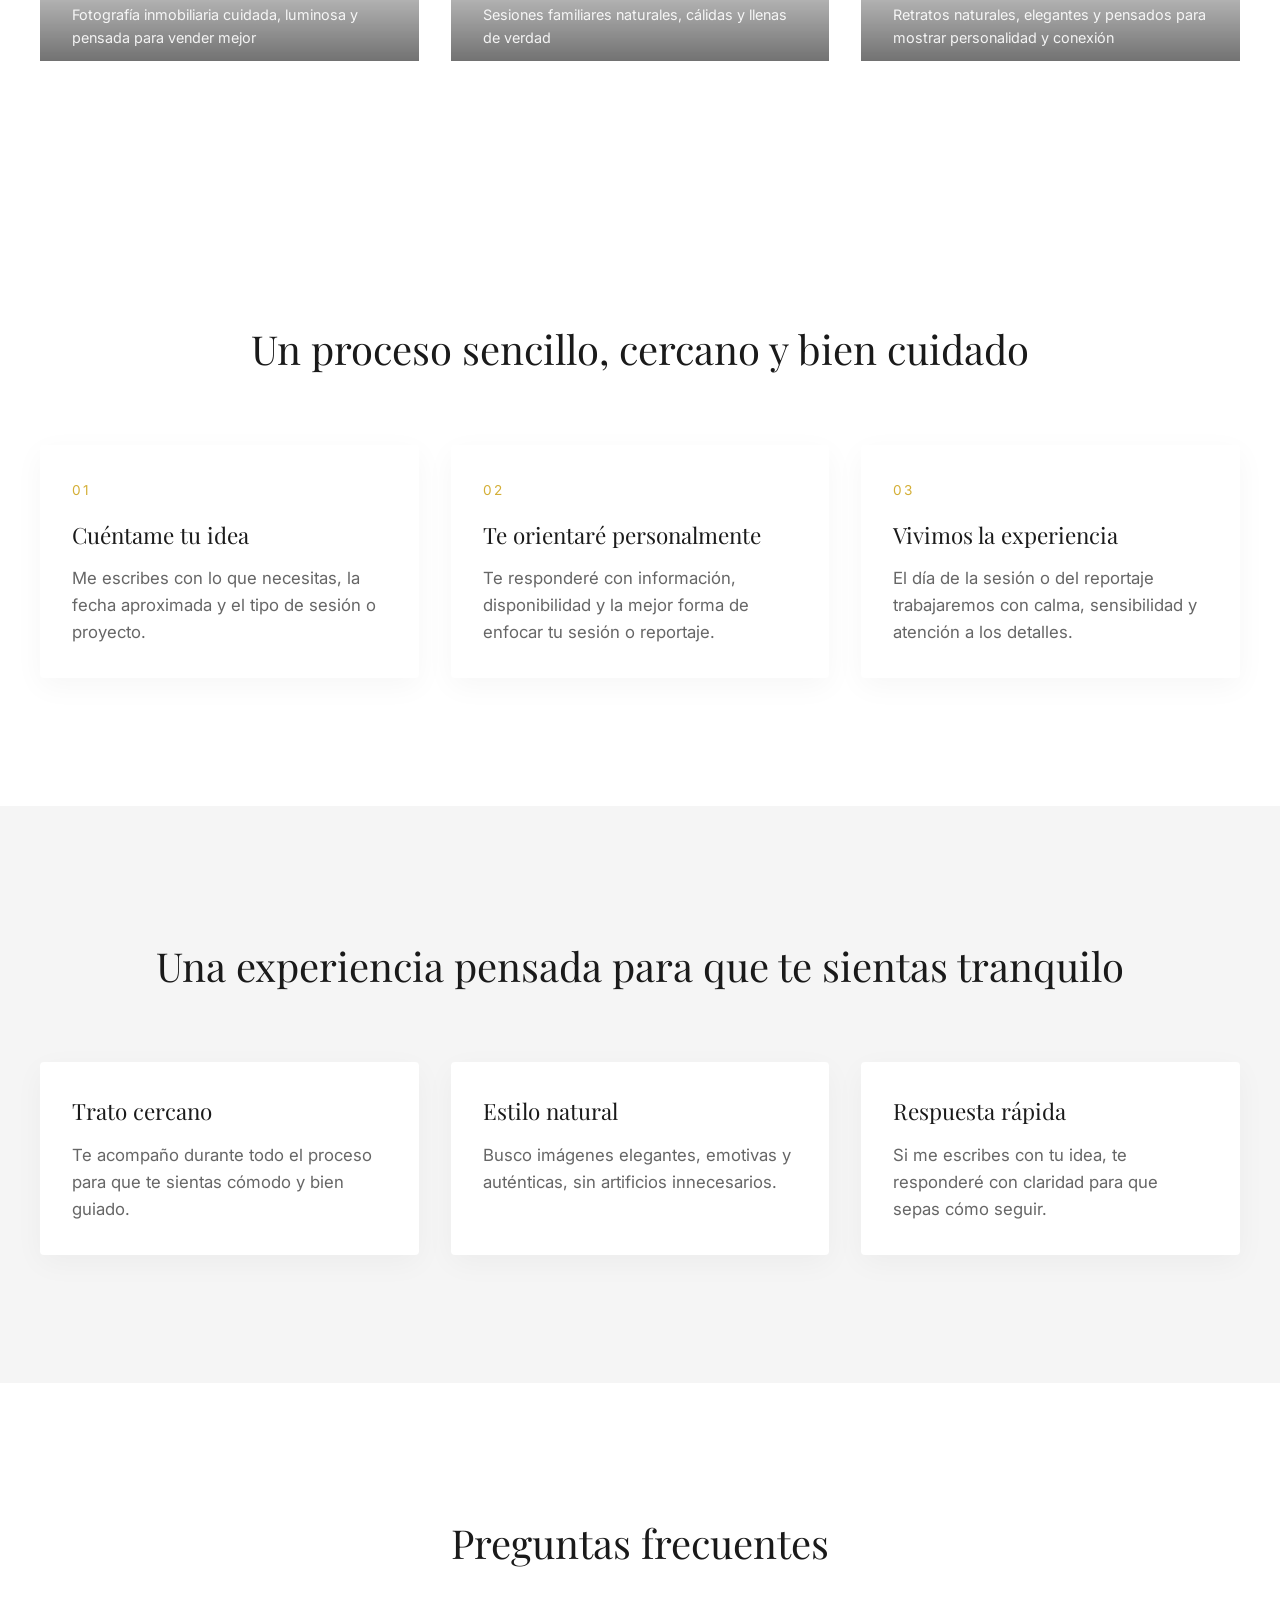
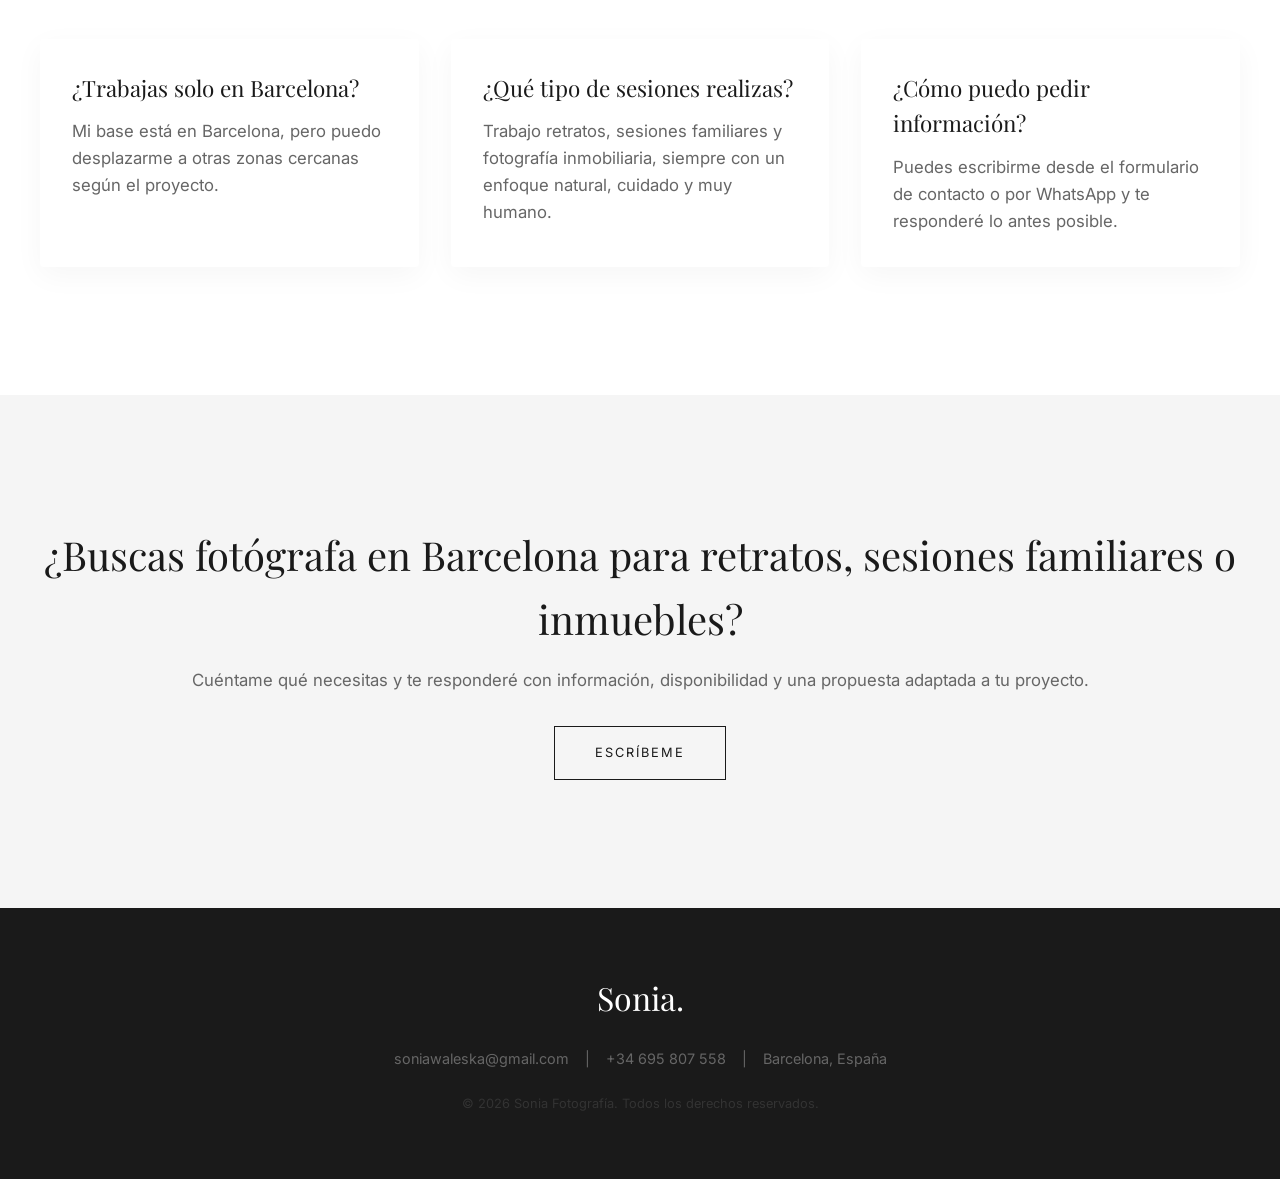
==== commit ece5f1a6: "Refocus site on portraits and real estate" ====
--- a/index.html
+++ b/index.html
@@ -3,21 +3,21 @@
 <head>
     <meta charset="UTF-8">
     <meta name="viewport" content="width=device-width, initial-scale=1.0">
-    <title>Sonia Waleska | Fotógrafa de bodas, familias e inmuebles en Barcelona</title>
-    <meta name="description" content="Sonia Waleska es fotógrafa en Barcelona especializada en bodas, sesiones familiares, retratos y fotografía inmobiliaria, con un estilo natural, elegante y cercano.">
+    <title>Sonia Waleska | Retratos e inmuebles en Barcelona</title>
+    <meta name="description" content="Sonia Waleska es fotógrafa en Barcelona especializada en retratos, sesiones familiares y fotografía inmobiliaria, con un estilo natural, elegante y cercano.">
     <meta name="robots" content="index, follow">
     <link rel="canonical" href="https://www.soniawaleska.com/">
     <meta property="og:type" content="website">
     <meta property="og:locale" content="es_ES">
     <meta property="og:site_name" content="Sonia Waleska">
-    <meta property="og:title" content="Sonia Waleska | Fotógrafa de bodas, familias e inmuebles en Barcelona">
-    <meta property="og:description" content="Fotografía natural y elegante en Barcelona para bodas, familias, retratos y fotografía inmobiliaria.">
+    <meta property="og:title" content="Sonia Waleska | Retratos e inmuebles en Barcelona">
+    <meta property="og:description" content="Fotografía natural y elegante en Barcelona para retratos, sesiones familiares y fotografía inmobiliaria.">
     <meta property="og:url" content="https://www.soniawaleska.com/">
     <meta property="og:image" content="https://www.soniawaleska.com/og-image.png">
     <meta property="og:image:alt" content="Sonia Waleska, fotógrafa en Barcelona">
     <meta name="twitter:card" content="summary_large_image">
-    <meta name="twitter:title" content="Sonia Waleska | Fotógrafa de bodas, familias e inmuebles en Barcelona">
-    <meta name="twitter:description" content="Fotografía natural y elegante en Barcelona para bodas, familias, retratos y fotografía inmobiliaria.">
+    <meta name="twitter:title" content="Sonia Waleska | Retratos e inmuebles en Barcelona">
+    <meta name="twitter:description" content="Fotografía natural y elegante en Barcelona para retratos, sesiones familiares y fotografía inmobiliaria.">
     <meta name="twitter:image" content="https://www.soniawaleska.com/og-image.png">
     <script async src="https://www.googletagmanager.com/gtag/js?id=G-TX9KS64HBC"></script>
     <script>
@@ -49,7 +49,7 @@
       },
       "areaServed": "Barcelona",
       "priceRange": "€€",
-      "description": "Fotografía natural y elegante en Barcelona para bodas, familias, retratos y fotografía inmobiliaria.",
+      "description": "Fotografía natural y elegante en Barcelona para retratos, sesiones familiares y fotografía inmobiliaria.",
       "sameAs": []
     }
     </script>
@@ -70,8 +70,8 @@
 
     <header class="hero">
         <div class="hero-content">
-            <h1 class="hero-title">Fotografía natural y elegante en Barcelona</h1>
-            <p class="hero-subtitle">Bodas, familias, retratos e inmuebles con una mirada cercana, luminosa y pensada para emocionar.</p>
+            <h1 class="hero-title">Retratos e inmuebles con una mirada natural y elegante</h1>
+            <p class="hero-subtitle">Fotografía en Barcelona para retratos, sesiones familiares y espacios que necesitan verse cuidados, luminosos y auténticos.</p>
             <p class="hero-location">📍 Barcelona y alrededores</p>
             <a href="contacto.html" class="btn btn-primary">Pedir información</a>
         </div>
@@ -100,10 +100,10 @@
                     </div>
                 </div>
                 <div class="servicio-card">
-                    <img src="https://images.unsplash.com/photo-1519741497674-611481863552?w=600&q=80" alt="Fotografía de bodas" loading="lazy">
+                    <img src="https://images.unsplash.com/photo-1494790108377-be9c29b29330?w=600&q=80" alt="Retratos naturales" loading="lazy">
                     <div class="servicio-overlay">
-                        <h3>Bodas</h3>
-                        <p>Reportajes de boda con emoción, sensibilidad y atención al detalle</p>
+                        <h3>Retratos</h3>
+                        <p>Retratos naturales, elegantes y pensados para mostrar personalidad y conexión</p>
                     </div>
                 </div>
             </div>
@@ -163,7 +163,7 @@
                 </div>
                 <div class="faq-item">
                     <h3>¿Qué tipo de sesiones realizas?</h3>
-                    <p>Trabajo bodas, sesiones familiares, retratos y fotografía inmobiliaria, siempre con un enfoque natural y cuidado.</p>
+                    <p>Trabajo retratos, sesiones familiares y fotografía inmobiliaria, siempre con un enfoque natural, cuidado y muy humano.</p>
                 </div>
                 <div class="faq-item">
                     <h3>¿Cómo puedo pedir información?</h3>
@@ -175,7 +175,7 @@
 
     <section class="cta">
         <div class="container">
-            <h2 class="cta-title">¿Buscas fotógrafa en Barcelona para tu boda, tu familia o tu inmueble?</h2>
+            <h2 class="cta-title">¿Buscas fotógrafa en Barcelona para retratos, sesiones familiares o inmuebles?</h2>
             <p class="cta-text">Cuéntame qué necesitas y te responderé con información, disponibilidad y una propuesta adaptada a tu proyecto.</p>
             <a href="contacto.html" class="btn btn-secondary">Escríbeme</a>
         </div>
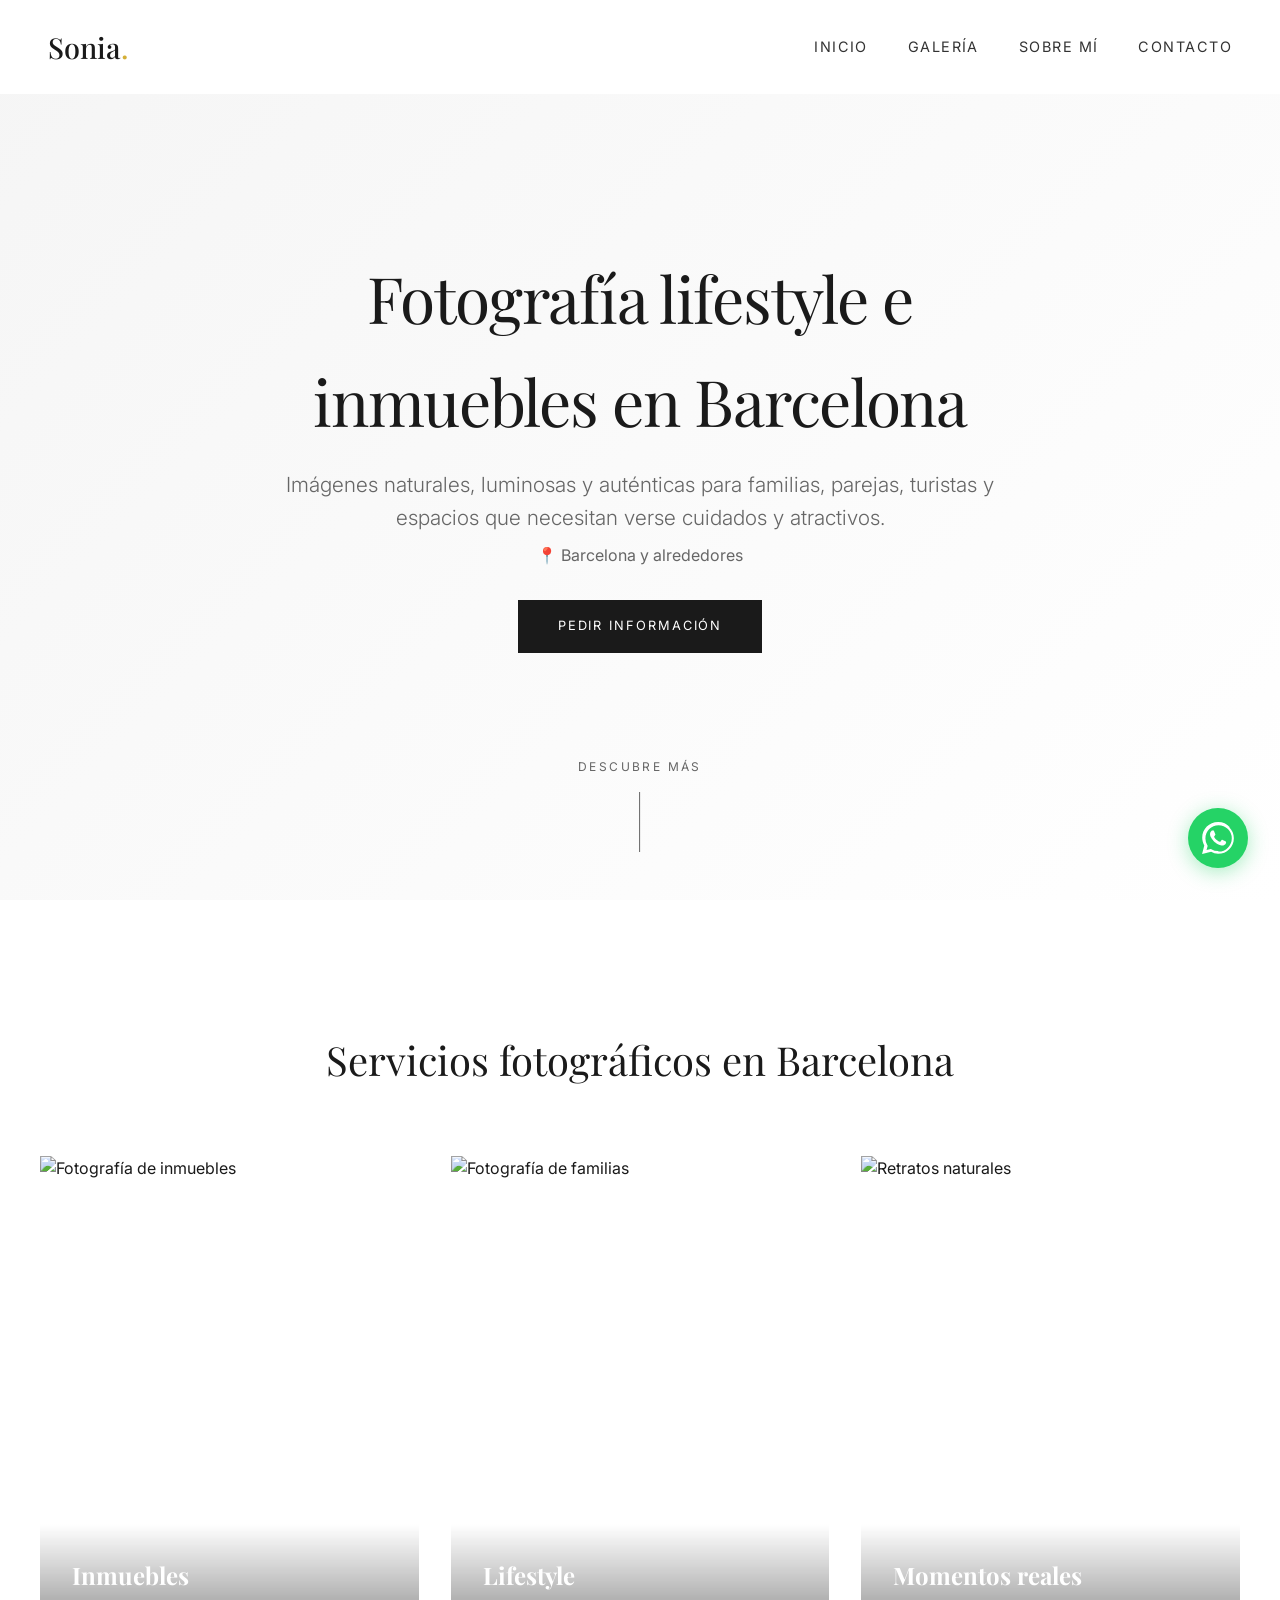
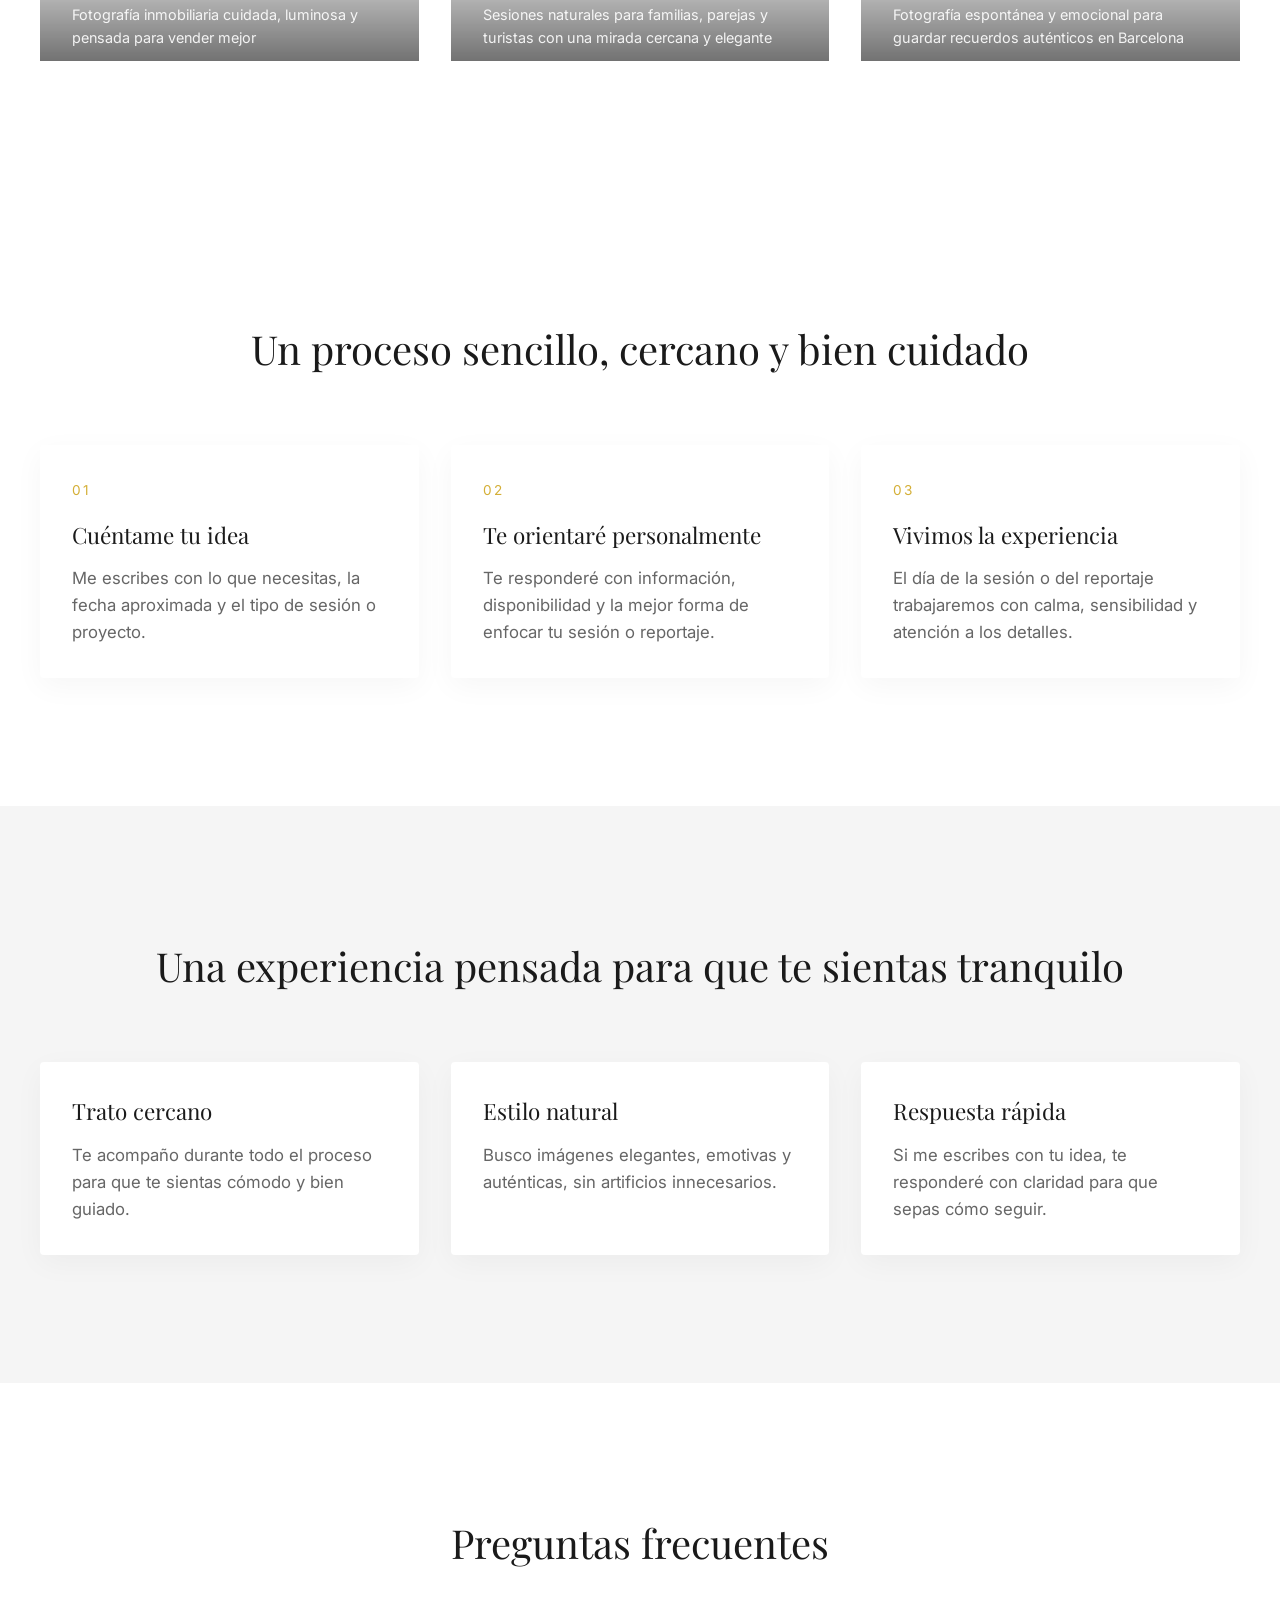
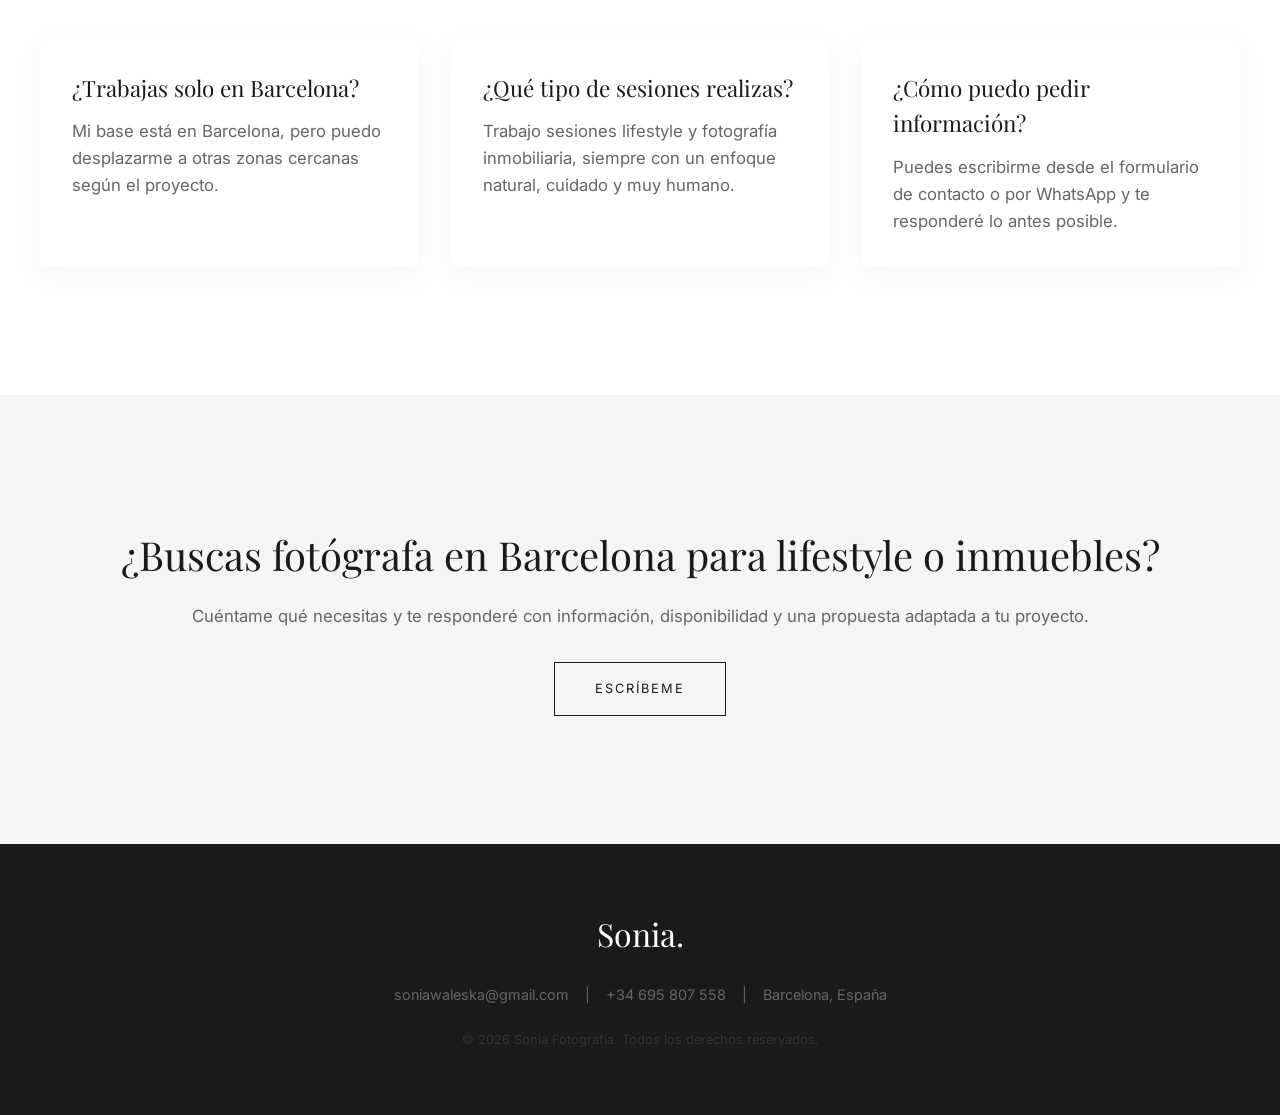
==== commit 4cf5d6fd: "Rename portrait/family offering to lifestyle" ====
--- a/index.html
+++ b/index.html
@@ -3,21 +3,21 @@
 <head>
     <meta charset="UTF-8">
     <meta name="viewport" content="width=device-width, initial-scale=1.0">
-    <title>Sonia Waleska | Retratos e inmuebles en Barcelona</title>
-    <meta name="description" content="Sonia Waleska es fotógrafa en Barcelona especializada en retratos, sesiones familiares y fotografía inmobiliaria, con un estilo natural, elegante y cercano.">
+    <title>Sonia Waleska | Lifestyle e inmuebles en Barcelona</title>
+    <meta name="description" content="Sonia Waleska es fotógrafa en Barcelona especializada en fotografía lifestyle e inmuebles, con un estilo natural, elegante y cercano para familias, parejas y turistas.">
     <meta name="robots" content="index, follow">
     <link rel="canonical" href="https://www.soniawaleska.com/">
     <meta property="og:type" content="website">
     <meta property="og:locale" content="es_ES">
     <meta property="og:site_name" content="Sonia Waleska">
-    <meta property="og:title" content="Sonia Waleska | Retratos e inmuebles en Barcelona">
-    <meta property="og:description" content="Fotografía natural y elegante en Barcelona para retratos, sesiones familiares y fotografía inmobiliaria.">
+    <meta property="og:title" content="Sonia Waleska | Lifestyle e inmuebles en Barcelona">
+    <meta property="og:description" content="Fotografía natural y elegante en Barcelona para lifestyle, familias, parejas, turistas y fotografía inmobiliaria.">
     <meta property="og:url" content="https://www.soniawaleska.com/">
     <meta property="og:image" content="https://www.soniawaleska.com/og-image.png">
     <meta property="og:image:alt" content="Sonia Waleska, fotógrafa en Barcelona">
     <meta name="twitter:card" content="summary_large_image">
-    <meta name="twitter:title" content="Sonia Waleska | Retratos e inmuebles en Barcelona">
-    <meta name="twitter:description" content="Fotografía natural y elegante en Barcelona para retratos, sesiones familiares y fotografía inmobiliaria.">
+    <meta name="twitter:title" content="Sonia Waleska | Lifestyle e inmuebles en Barcelona">
+    <meta name="twitter:description" content="Fotografía natural y elegante en Barcelona para lifestyle, familias, parejas, turistas y fotografía inmobiliaria.">
     <meta name="twitter:image" content="https://www.soniawaleska.com/og-image.png">
     <script async src="https://www.googletagmanager.com/gtag/js?id=G-TX9KS64HBC"></script>
     <script>
@@ -49,7 +49,7 @@
       },
       "areaServed": "Barcelona",
       "priceRange": "€€",
-      "description": "Fotografía natural y elegante en Barcelona para retratos, sesiones familiares y fotografía inmobiliaria.",
+      "description": "Fotografía natural y elegante en Barcelona para lifestyle, familias, parejas, turistas y fotografía inmobiliaria.",
       "sameAs": []
     }
     </script>
@@ -70,8 +70,8 @@
 
     <header class="hero">
         <div class="hero-content">
-            <h1 class="hero-title">Retratos e inmuebles con una mirada natural y elegante</h1>
-            <p class="hero-subtitle">Fotografía en Barcelona para retratos, sesiones familiares y espacios que necesitan verse cuidados, luminosos y auténticos.</p>
+            <h1 class="hero-title">Fotografía lifestyle e inmuebles en Barcelona</h1>
+            <p class="hero-subtitle">Imágenes naturales, luminosas y auténticas para familias, parejas, turistas y espacios que necesitan verse cuidados y atractivos.</p>
             <p class="hero-location">📍 Barcelona y alrededores</p>
             <a href="contacto.html" class="btn btn-primary">Pedir información</a>
         </div>
@@ -95,15 +95,15 @@
                 <div class="servicio-card">
                     <img src="https://images.unsplash.com/photo-1511895426328-dc8714191300?w=600&q=80" alt="Fotografía de familias" loading="lazy">
                     <div class="servicio-overlay">
-                        <h3>Familias</h3>
-                        <p>Sesiones familiares naturales, cálidas y llenas de verdad</p>
+                        <h3>Lifestyle</h3>
+                        <p>Sesiones naturales para familias, parejas y turistas con una mirada cercana y elegante</p>
                     </div>
                 </div>
                 <div class="servicio-card">
                     <img src="https://images.unsplash.com/photo-1494790108377-be9c29b29330?w=600&q=80" alt="Retratos naturales" loading="lazy">
                     <div class="servicio-overlay">
-                        <h3>Retratos</h3>
-                        <p>Retratos naturales, elegantes y pensados para mostrar personalidad y conexión</p>
+                        <h3>Momentos reales</h3>
+                        <p>Fotografía espontánea y emocional para guardar recuerdos auténticos en Barcelona</p>
                     </div>
                 </div>
             </div>
@@ -163,7 +163,7 @@
                 </div>
                 <div class="faq-item">
                     <h3>¿Qué tipo de sesiones realizas?</h3>
-                    <p>Trabajo retratos, sesiones familiares y fotografía inmobiliaria, siempre con un enfoque natural, cuidado y muy humano.</p>
+                    <p>Trabajo sesiones lifestyle y fotografía inmobiliaria, siempre con un enfoque natural, cuidado y muy humano.</p>
                 </div>
                 <div class="faq-item">
                     <h3>¿Cómo puedo pedir información?</h3>
@@ -175,7 +175,7 @@
 
     <section class="cta">
         <div class="container">
-            <h2 class="cta-title">¿Buscas fotógrafa en Barcelona para retratos, sesiones familiares o inmuebles?</h2>
+            <h2 class="cta-title">¿Buscas fotógrafa en Barcelona para lifestyle o inmuebles?</h2>
             <p class="cta-text">Cuéntame qué necesitas y te responderé con información, disponibilidad y una propuesta adaptada a tu proyecto.</p>
             <a href="contacto.html" class="btn btn-secondary">Escríbeme</a>
         </div>
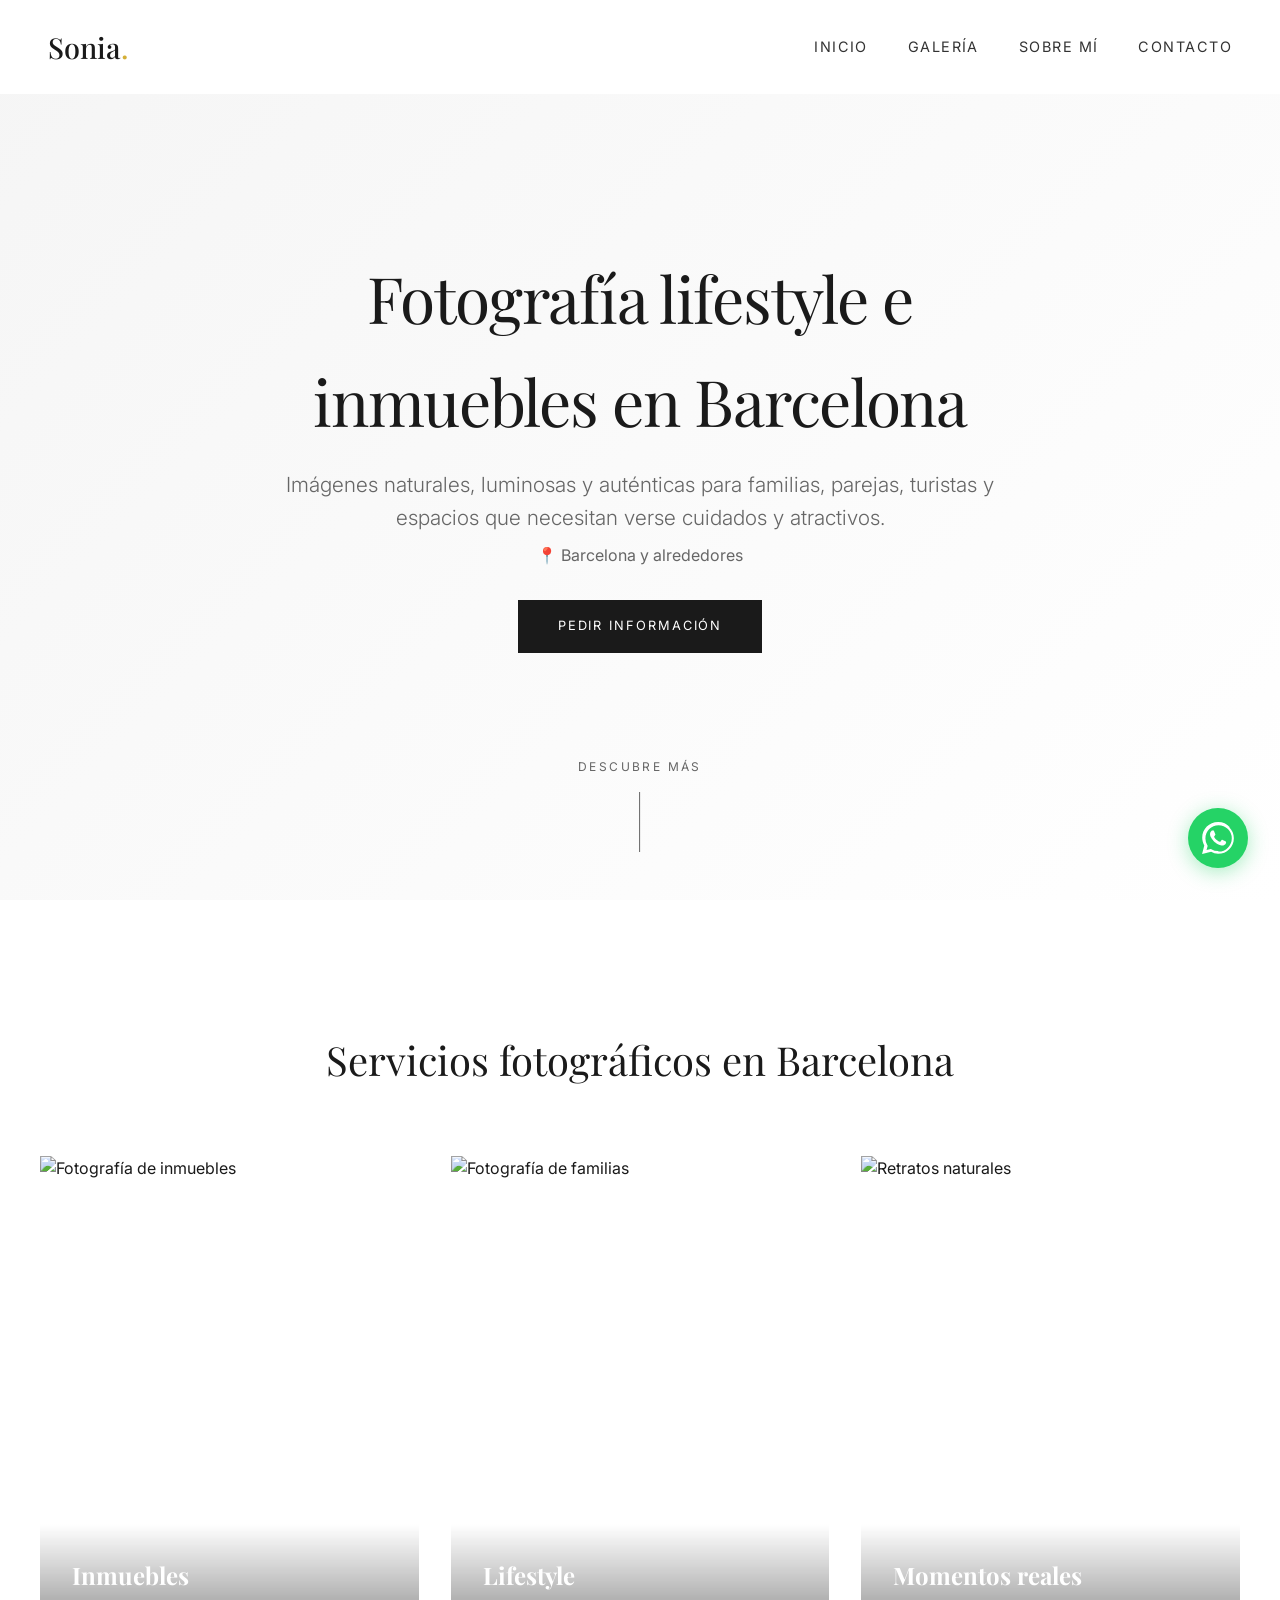
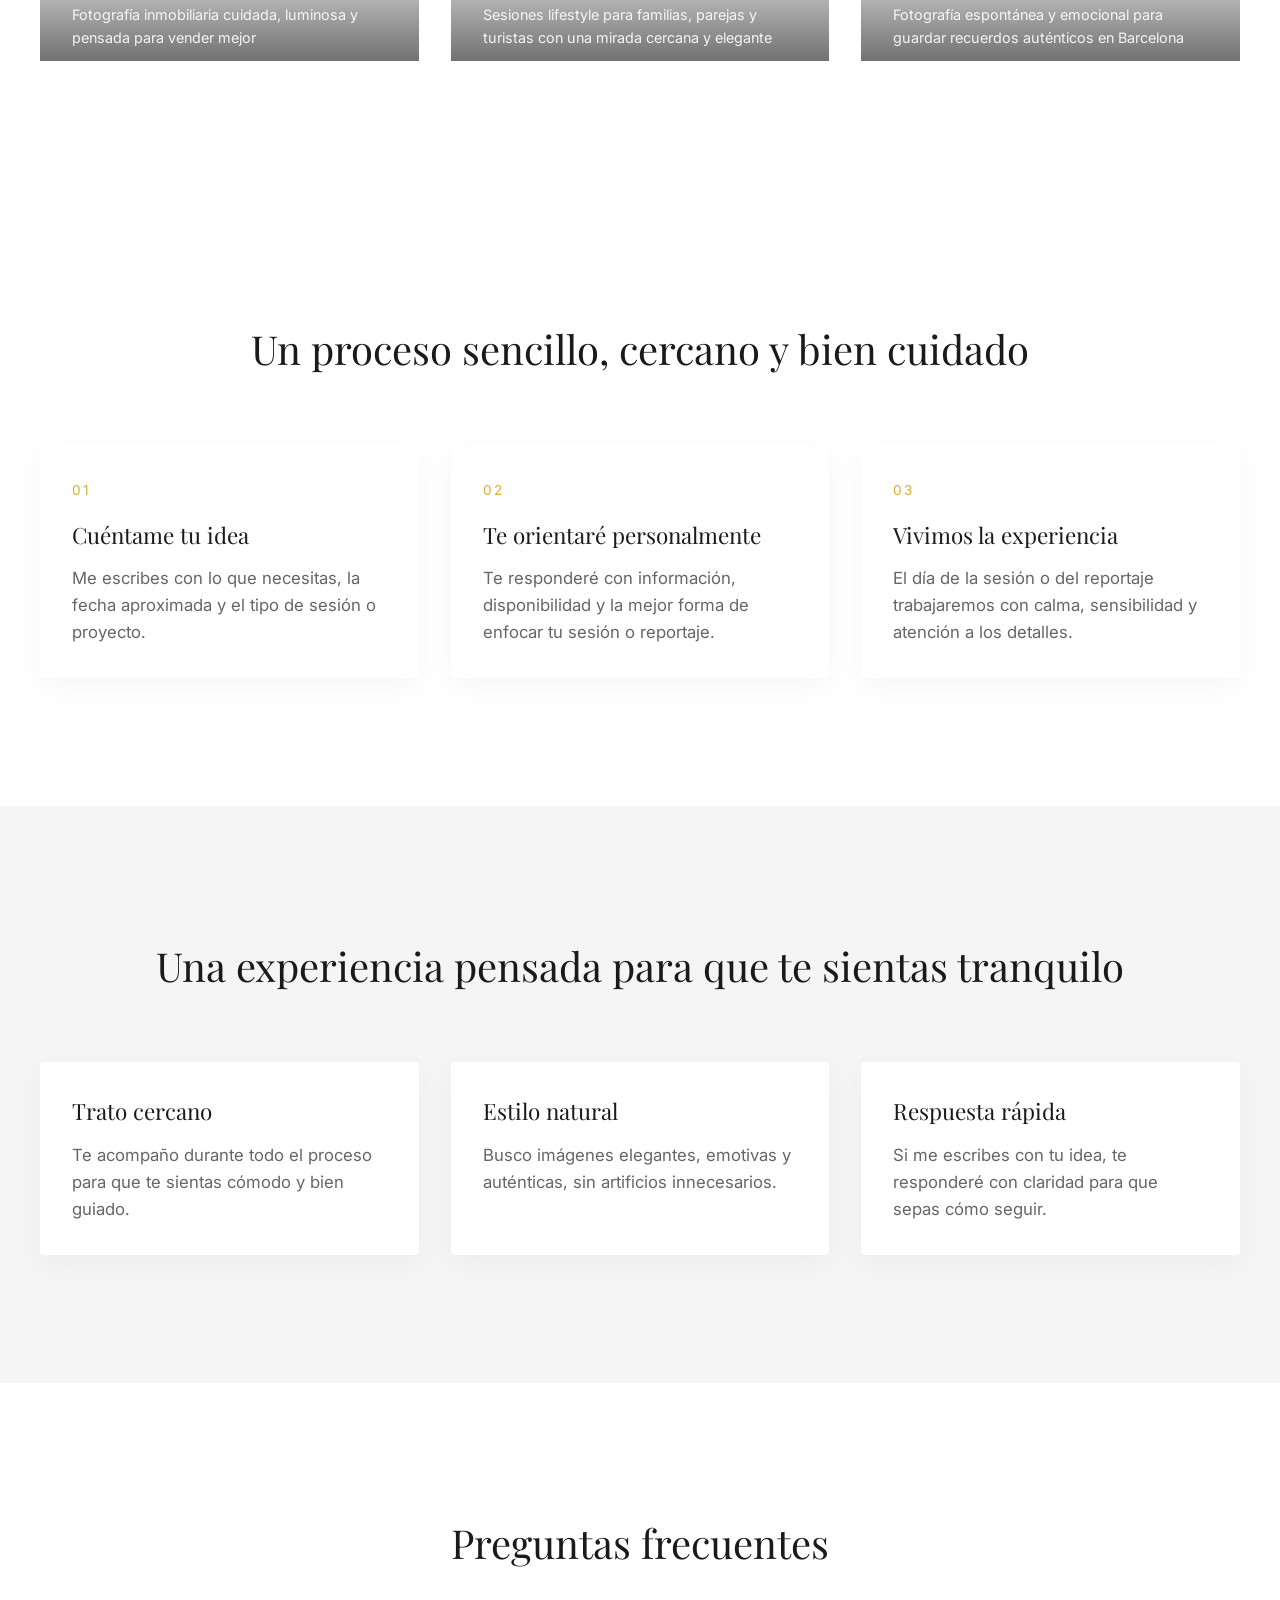
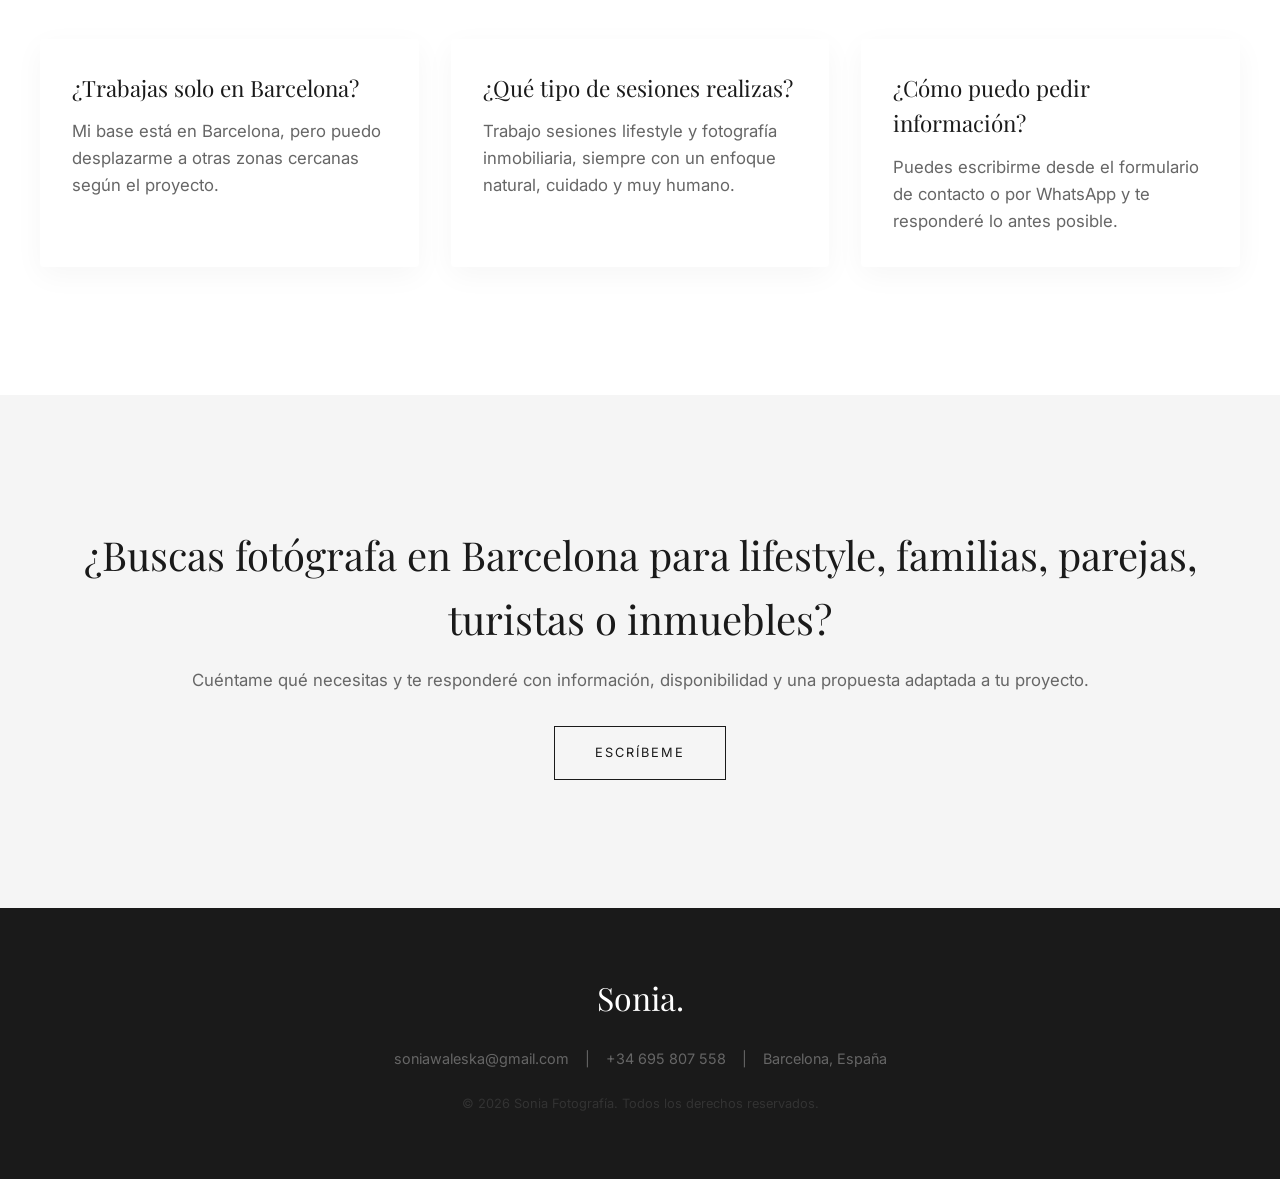
==== commit 59ac3ede: "Clarify lifestyle offer across site" ====
--- a/index.html
+++ b/index.html
@@ -3,20 +3,20 @@
 <head>
     <meta charset="UTF-8">
     <meta name="viewport" content="width=device-width, initial-scale=1.0">
-    <title>Sonia Waleska | Lifestyle e inmuebles en Barcelona</title>
+    <title>Sonia Waleska | Lifestyle, inmuebles y sesiones en Barcelona</title>
     <meta name="description" content="Sonia Waleska es fotógrafa en Barcelona especializada en fotografía lifestyle e inmuebles, con un estilo natural, elegante y cercano para familias, parejas y turistas.">
     <meta name="robots" content="index, follow">
     <link rel="canonical" href="https://www.soniawaleska.com/">
     <meta property="og:type" content="website">
     <meta property="og:locale" content="es_ES">
     <meta property="og:site_name" content="Sonia Waleska">
-    <meta property="og:title" content="Sonia Waleska | Lifestyle e inmuebles en Barcelona">
+    <meta property="og:title" content="Sonia Waleska | Lifestyle, inmuebles y sesiones en Barcelona">
     <meta property="og:description" content="Fotografía natural y elegante en Barcelona para lifestyle, familias, parejas, turistas y fotografía inmobiliaria.">
     <meta property="og:url" content="https://www.soniawaleska.com/">
     <meta property="og:image" content="https://www.soniawaleska.com/og-image.png">
     <meta property="og:image:alt" content="Sonia Waleska, fotógrafa en Barcelona">
     <meta name="twitter:card" content="summary_large_image">
-    <meta name="twitter:title" content="Sonia Waleska | Lifestyle e inmuebles en Barcelona">
+    <meta name="twitter:title" content="Sonia Waleska | Lifestyle, inmuebles y sesiones en Barcelona">
     <meta name="twitter:description" content="Fotografía natural y elegante en Barcelona para lifestyle, familias, parejas, turistas y fotografía inmobiliaria.">
     <meta name="twitter:image" content="https://www.soniawaleska.com/og-image.png">
     <script async src="https://www.googletagmanager.com/gtag/js?id=G-TX9KS64HBC"></script>
@@ -96,7 +96,7 @@
                     <img src="https://images.unsplash.com/photo-1511895426328-dc8714191300?w=600&q=80" alt="Fotografía de familias" loading="lazy">
                     <div class="servicio-overlay">
                         <h3>Lifestyle</h3>
-                        <p>Sesiones naturales para familias, parejas y turistas con una mirada cercana y elegante</p>
+                        <p>Sesiones lifestyle para familias, parejas y turistas con una mirada cercana y elegante</p>
                     </div>
                 </div>
                 <div class="servicio-card">
@@ -175,7 +175,7 @@
 
     <section class="cta">
         <div class="container">
-            <h2 class="cta-title">¿Buscas fotógrafa en Barcelona para lifestyle o inmuebles?</h2>
+            <h2 class="cta-title">¿Buscas fotógrafa en Barcelona para lifestyle, familias, parejas, turistas o inmuebles?</h2>
             <p class="cta-text">Cuéntame qué necesitas y te responderé con información, disponibilidad y una propuesta adaptada a tu proyecto.</p>
             <a href="contacto.html" class="btn btn-secondary">Escríbeme</a>
         </div>
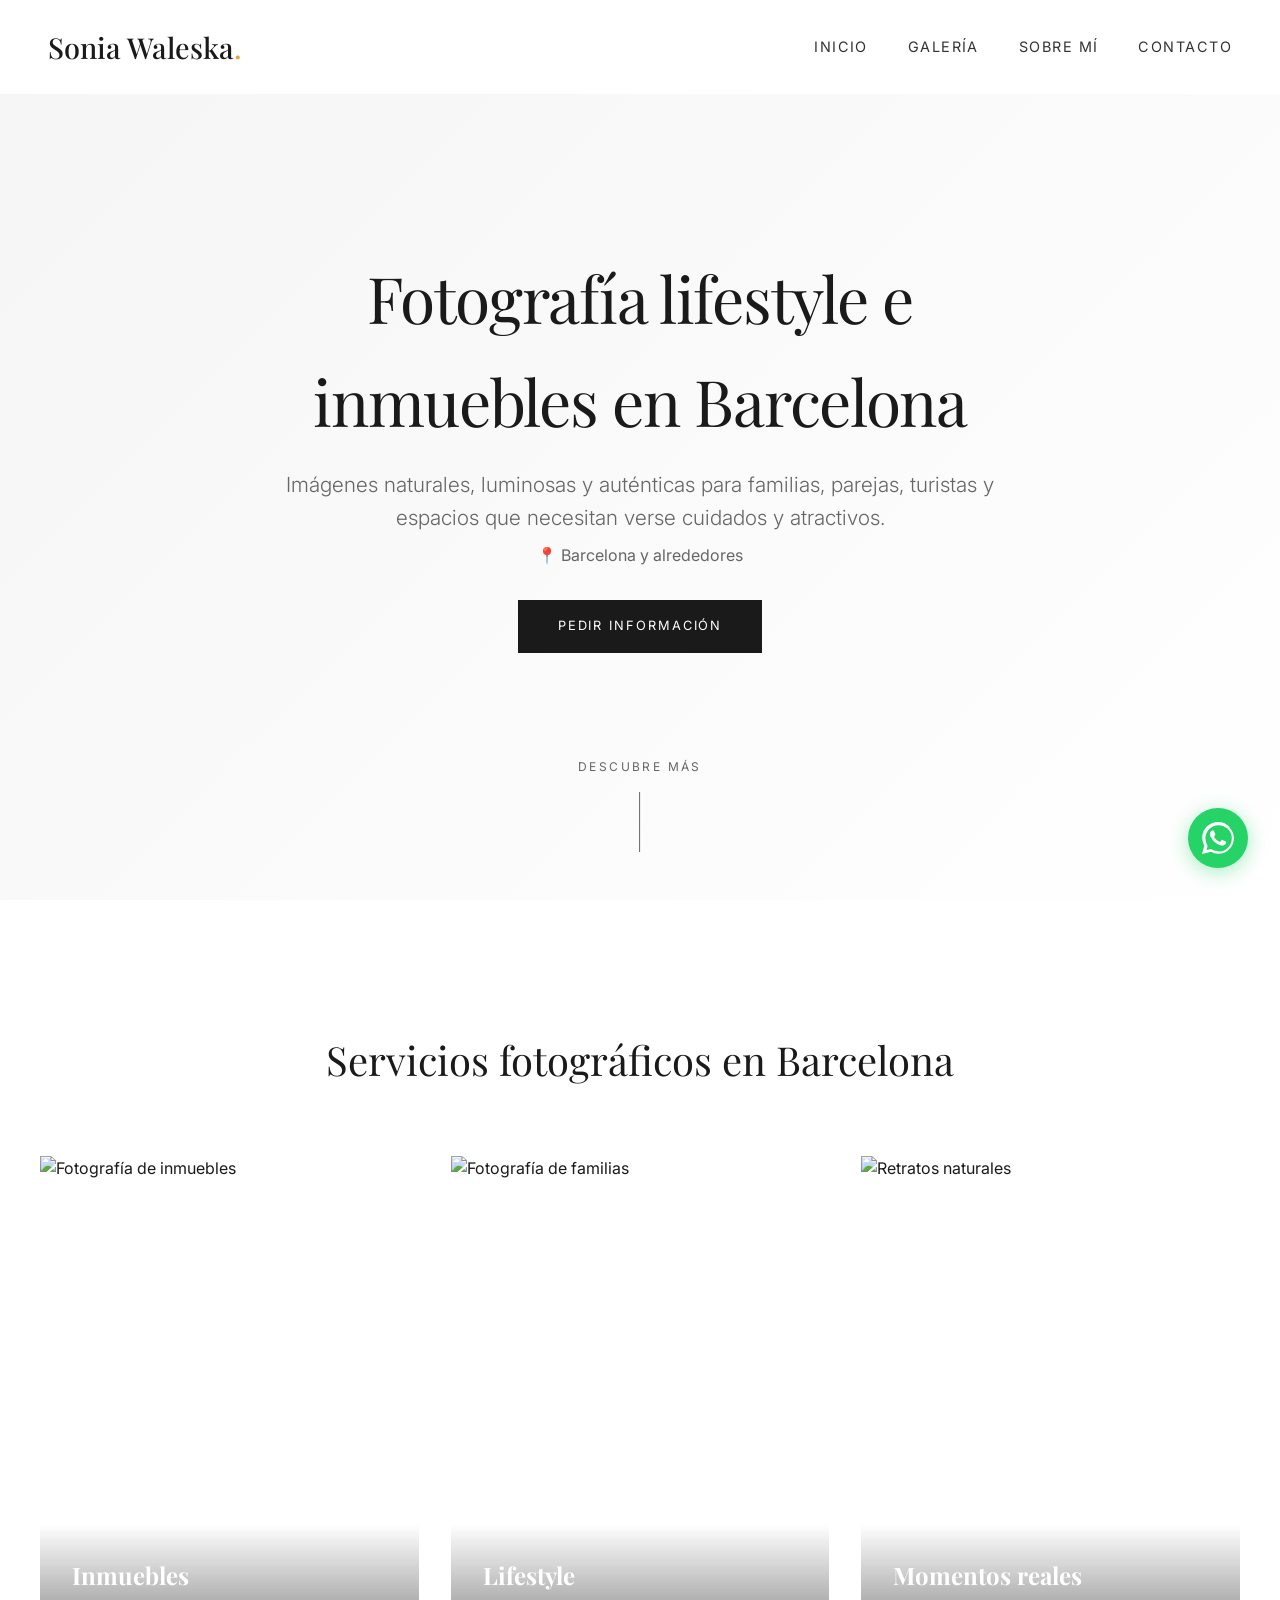
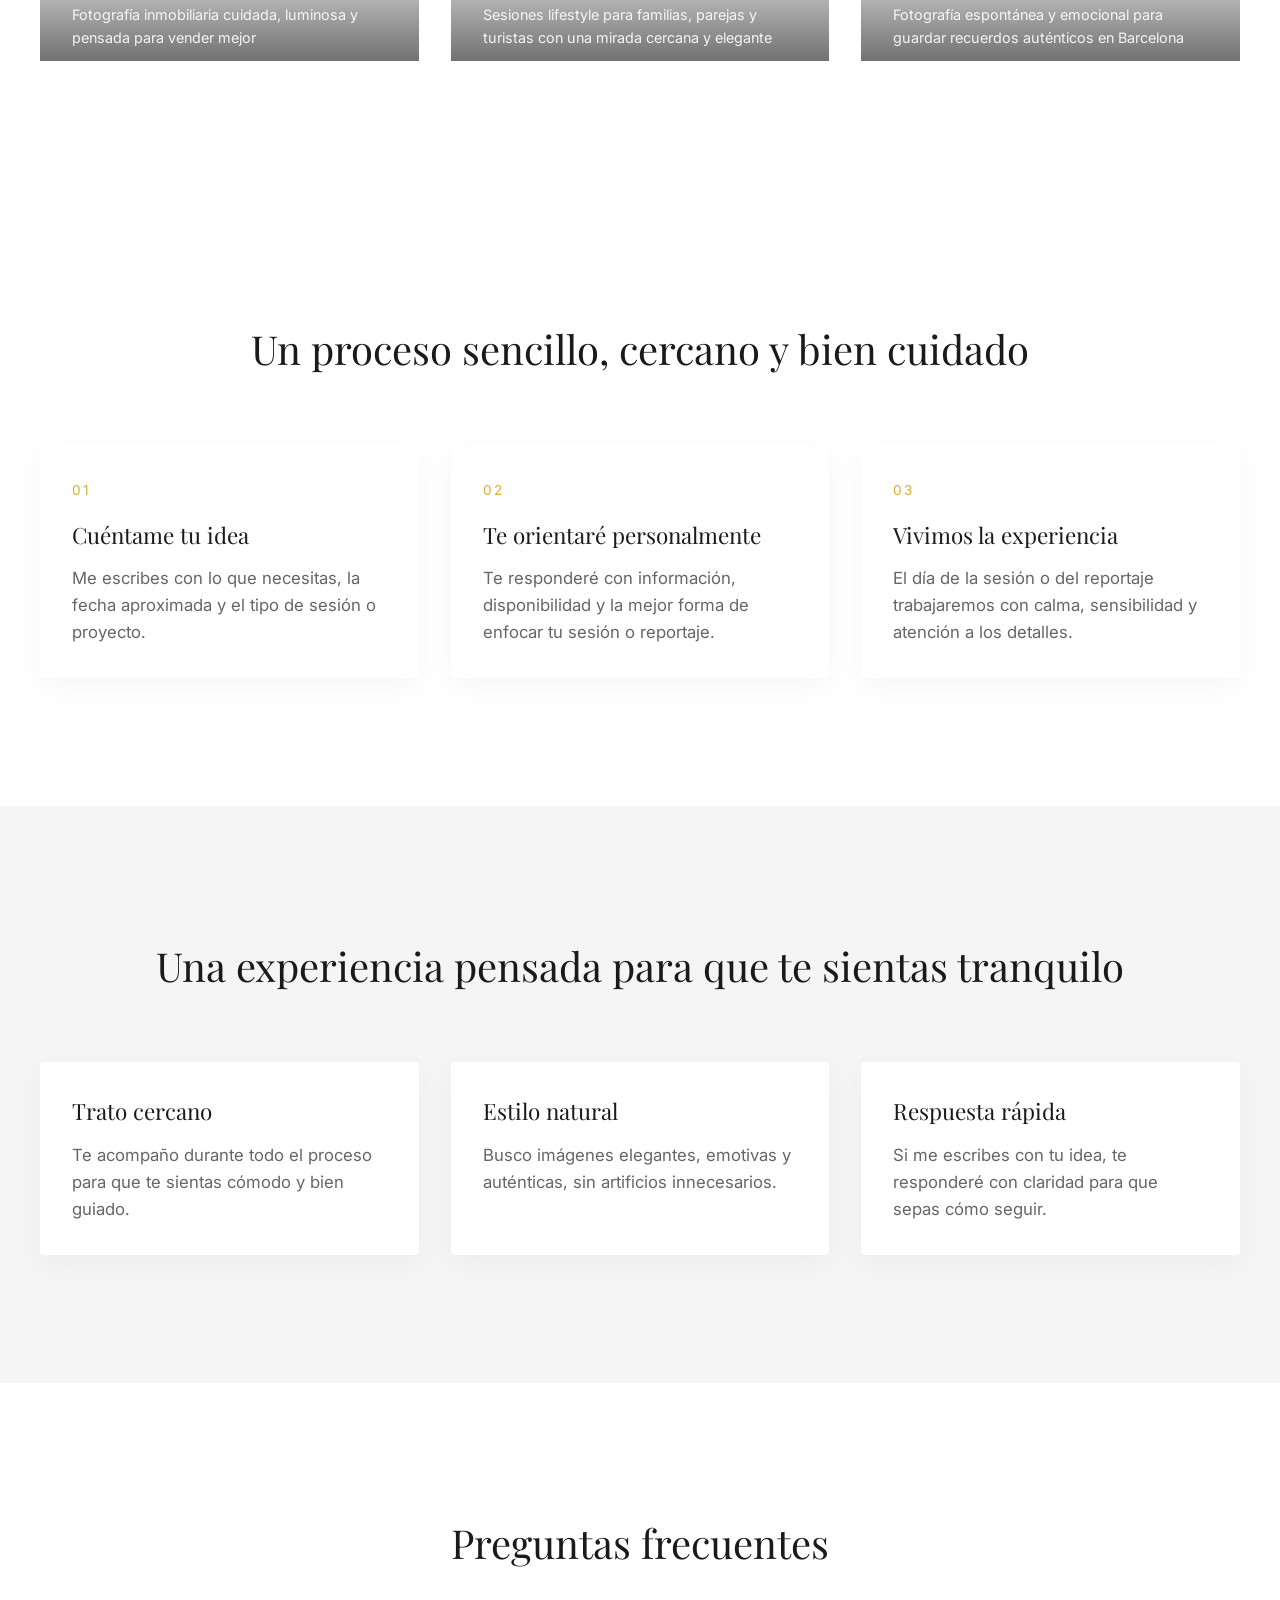
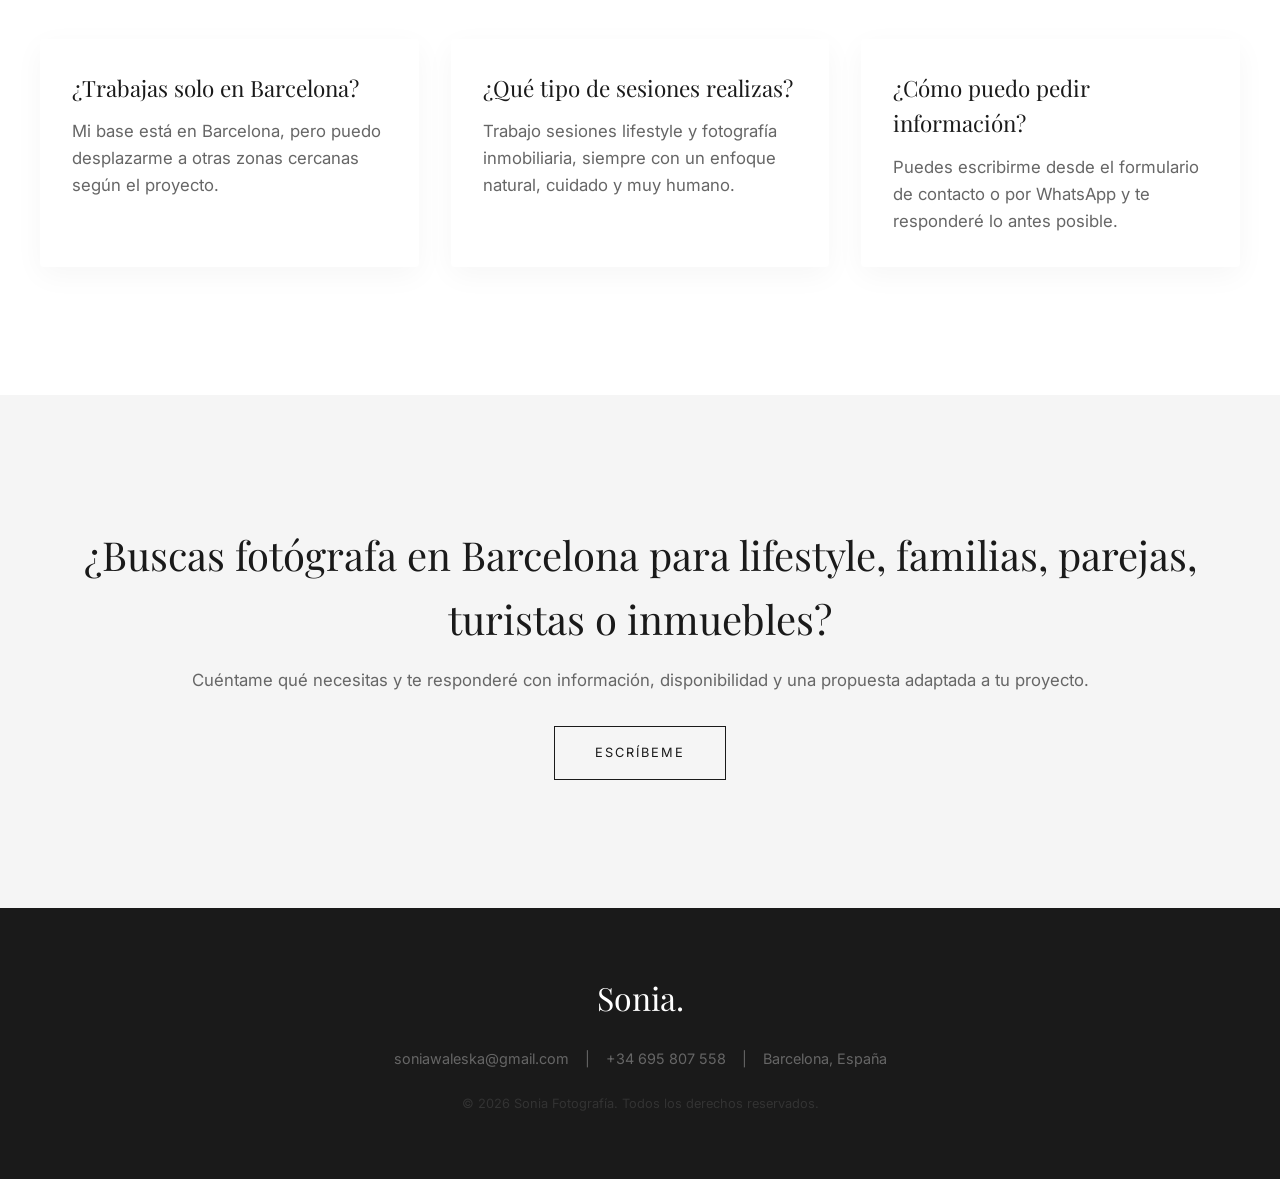
==== commit 409ea05a: "Update site logo text to Sonia Waleska" ====
--- a/index.html
+++ b/index.html
@@ -56,7 +56,7 @@
 </head>
 <body>
     <nav class="navbar">
-        <div class="logo">Sonia<span class="accent">.</span></div>
+        <div class="logo">Sonia Waleska<span class="accent">.</span></div>
         <button class="nav-toggle" aria-label="Abrir menú" aria-expanded="false">
             <span class="hamburger"></span>
         </button>
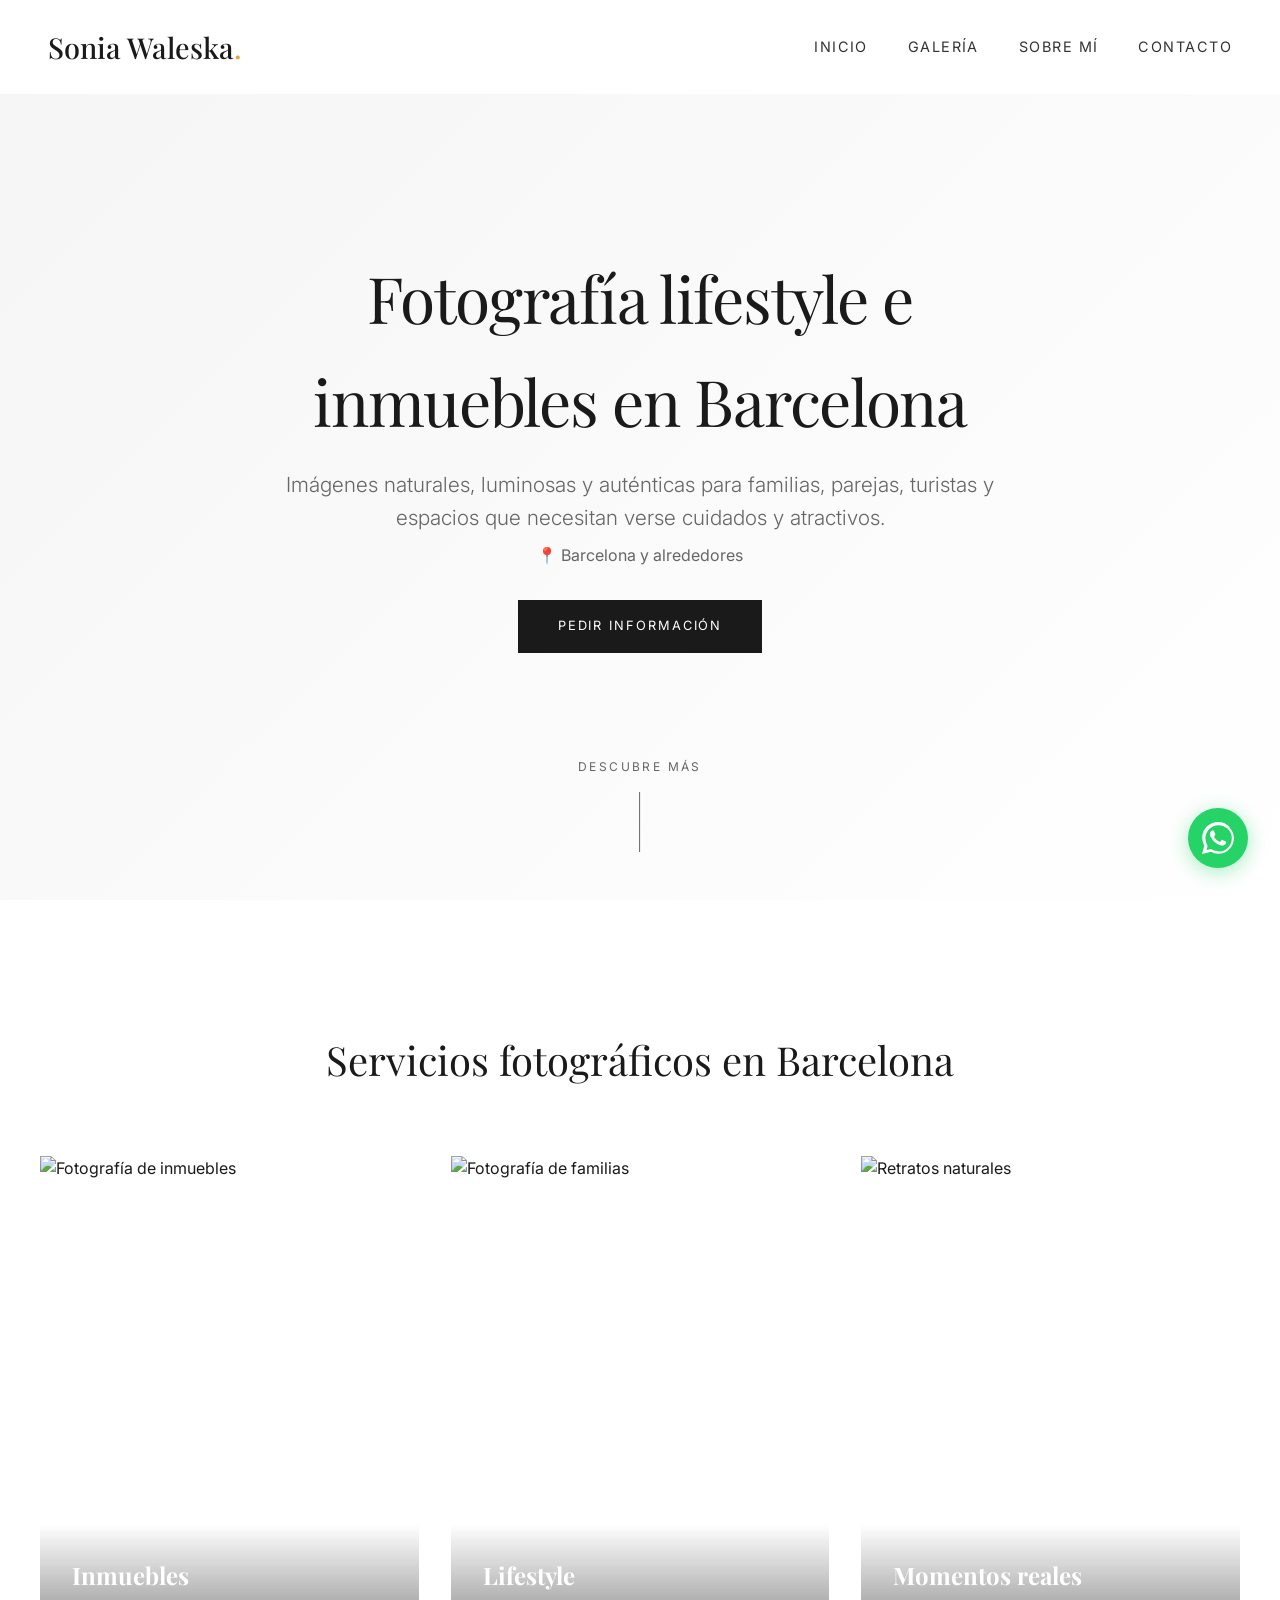
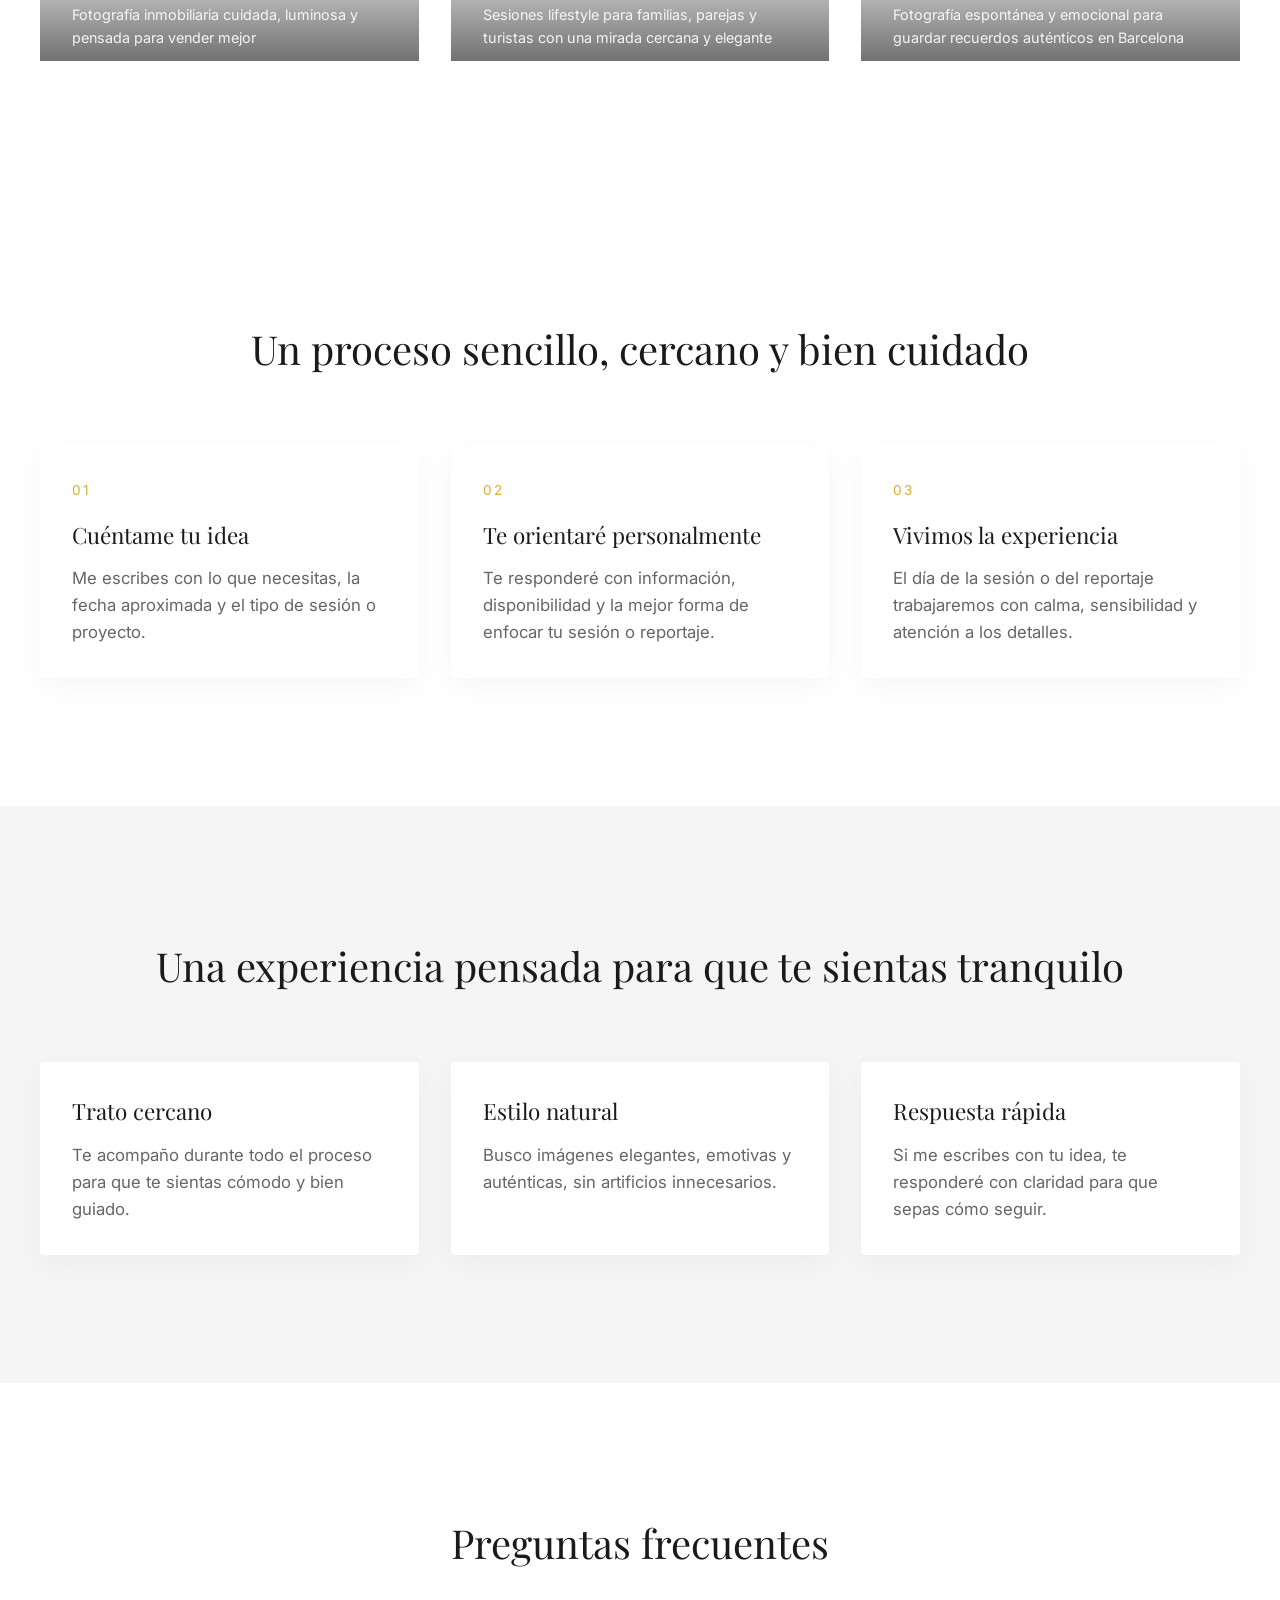
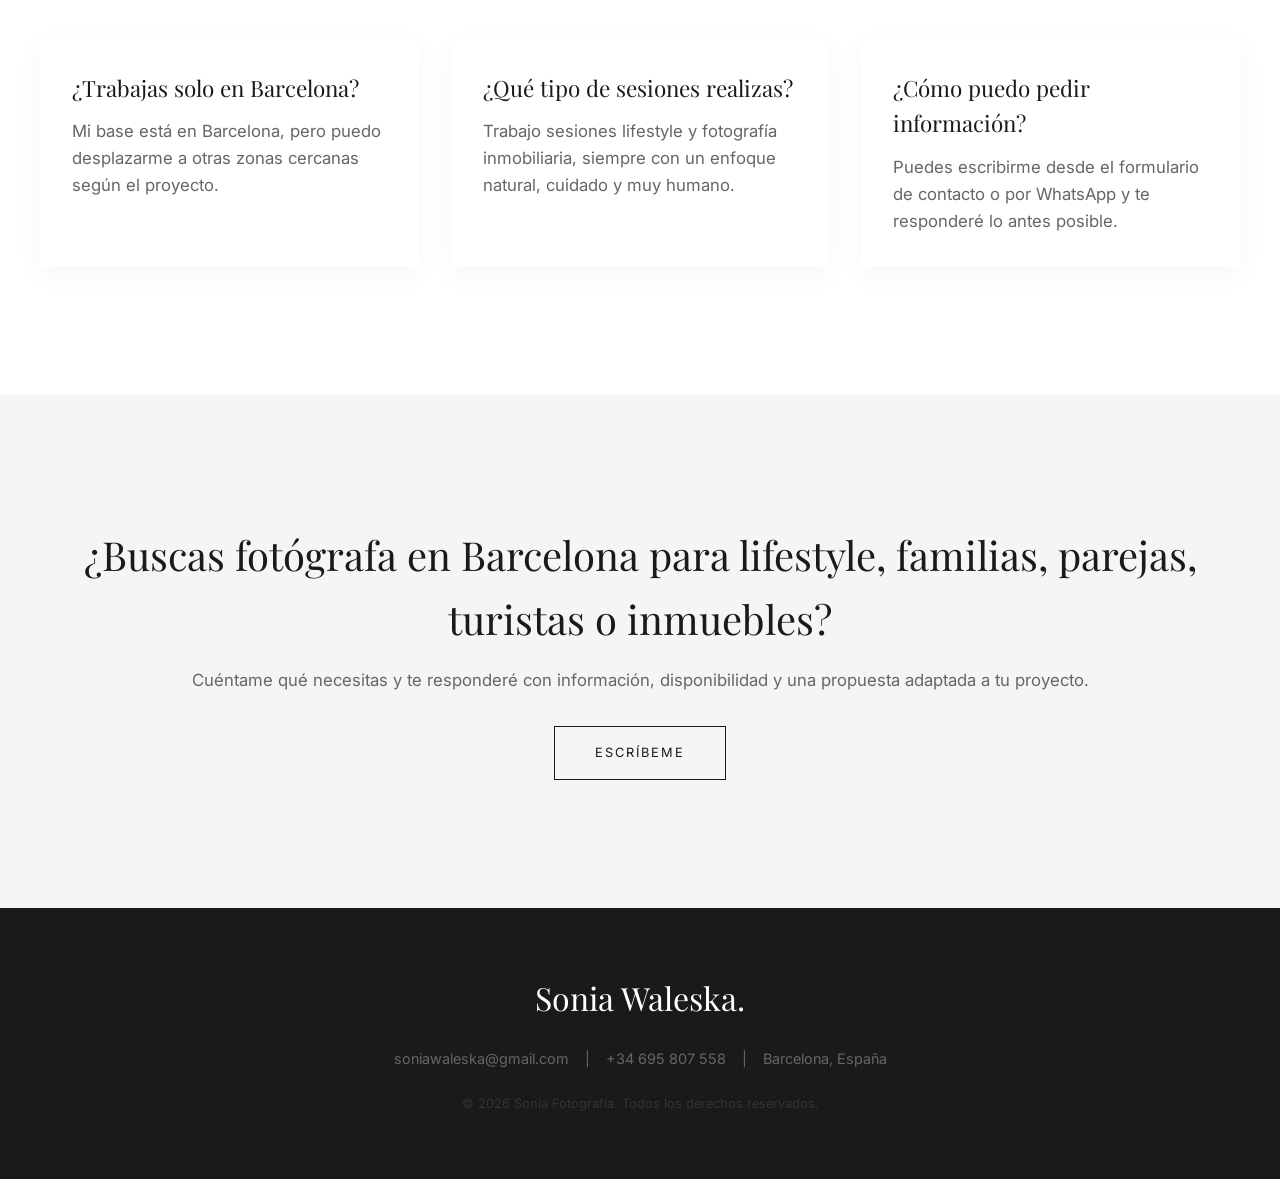
==== commit 2e7bfc0d: "Update footer logo text to Sonia Waleska" ====
--- a/index.html
+++ b/index.html
@@ -184,7 +184,7 @@
     <footer class="footer">
         <div class="container">
             <div class="footer-content">
-                <div class="footer-logo">Sonia<span class="accent">.</span></div>
+                <div class="footer-logo">Sonia Waleska<span class="accent">.</span></div>
                 <div class="footer-links">
                     <a href="mailto:soniawaleska@gmail.com">soniawaleska@gmail.com</a>
                     <span class="separator">|</span>
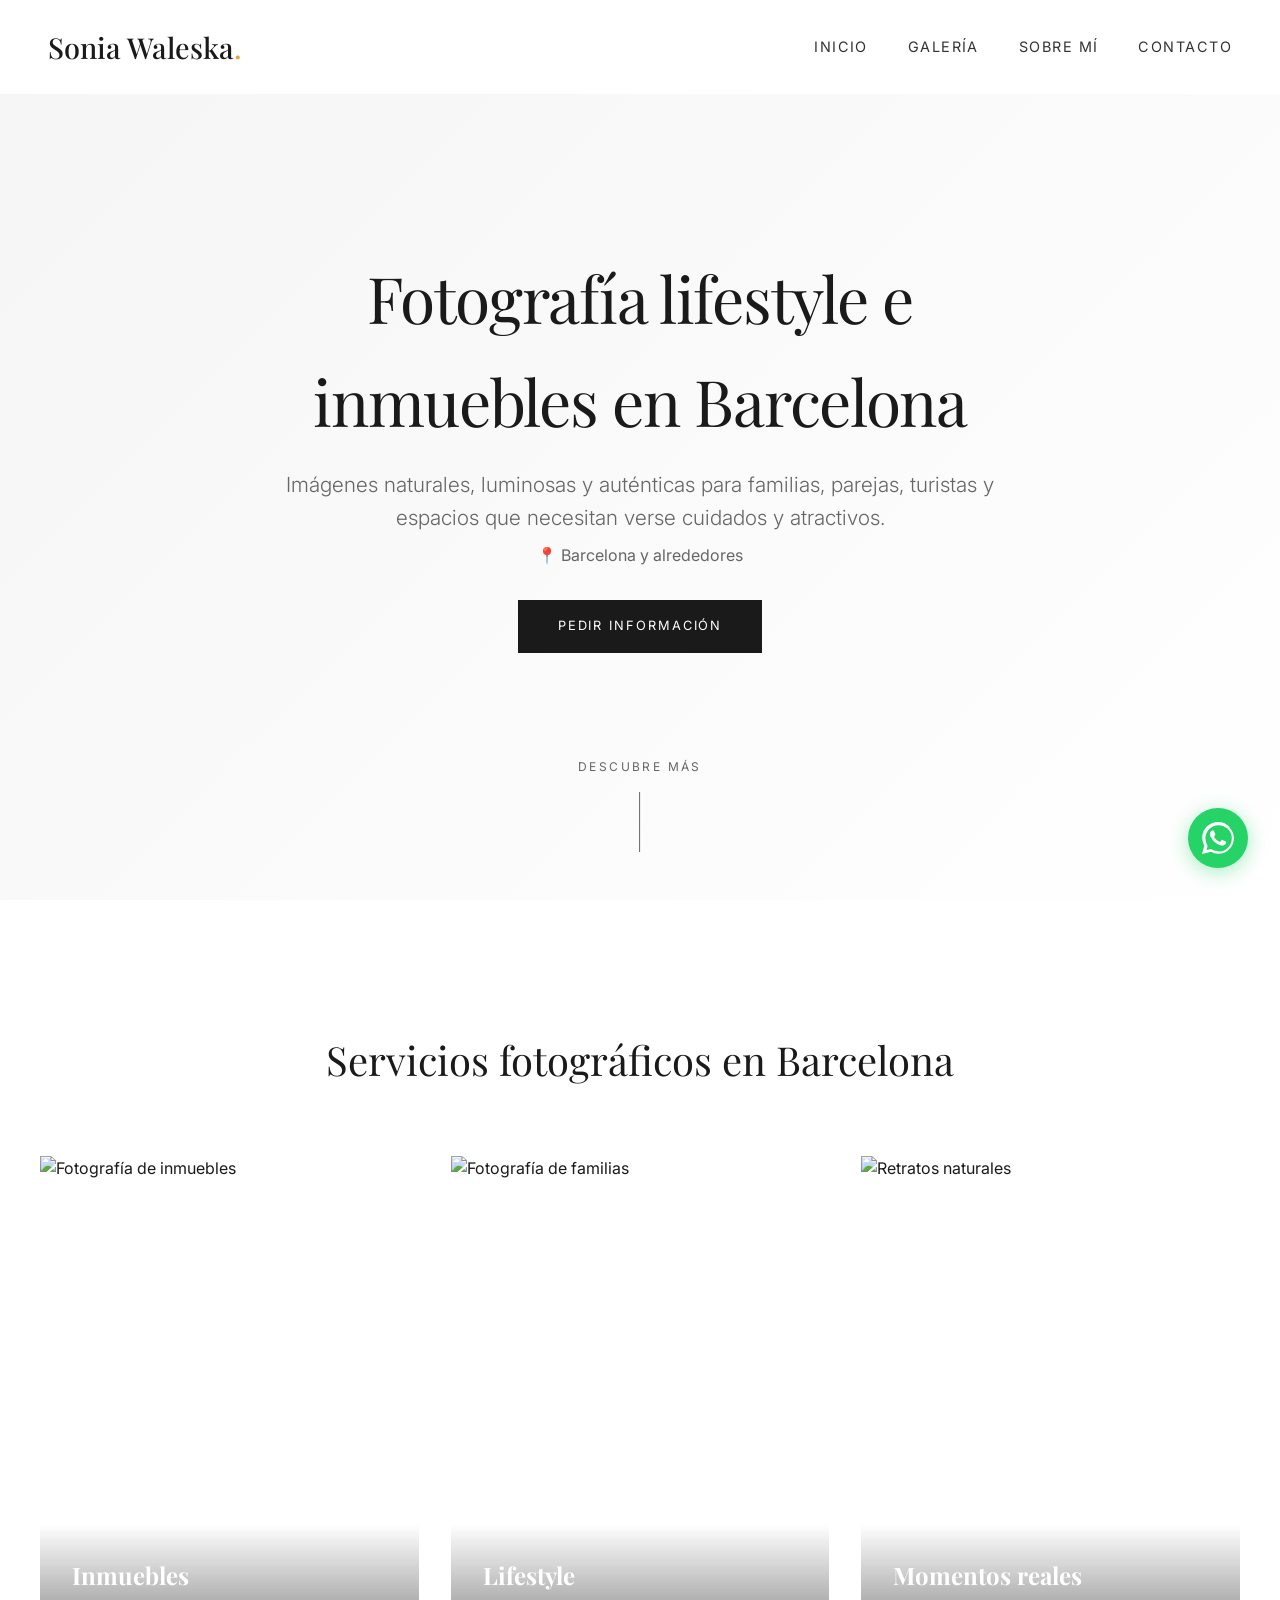
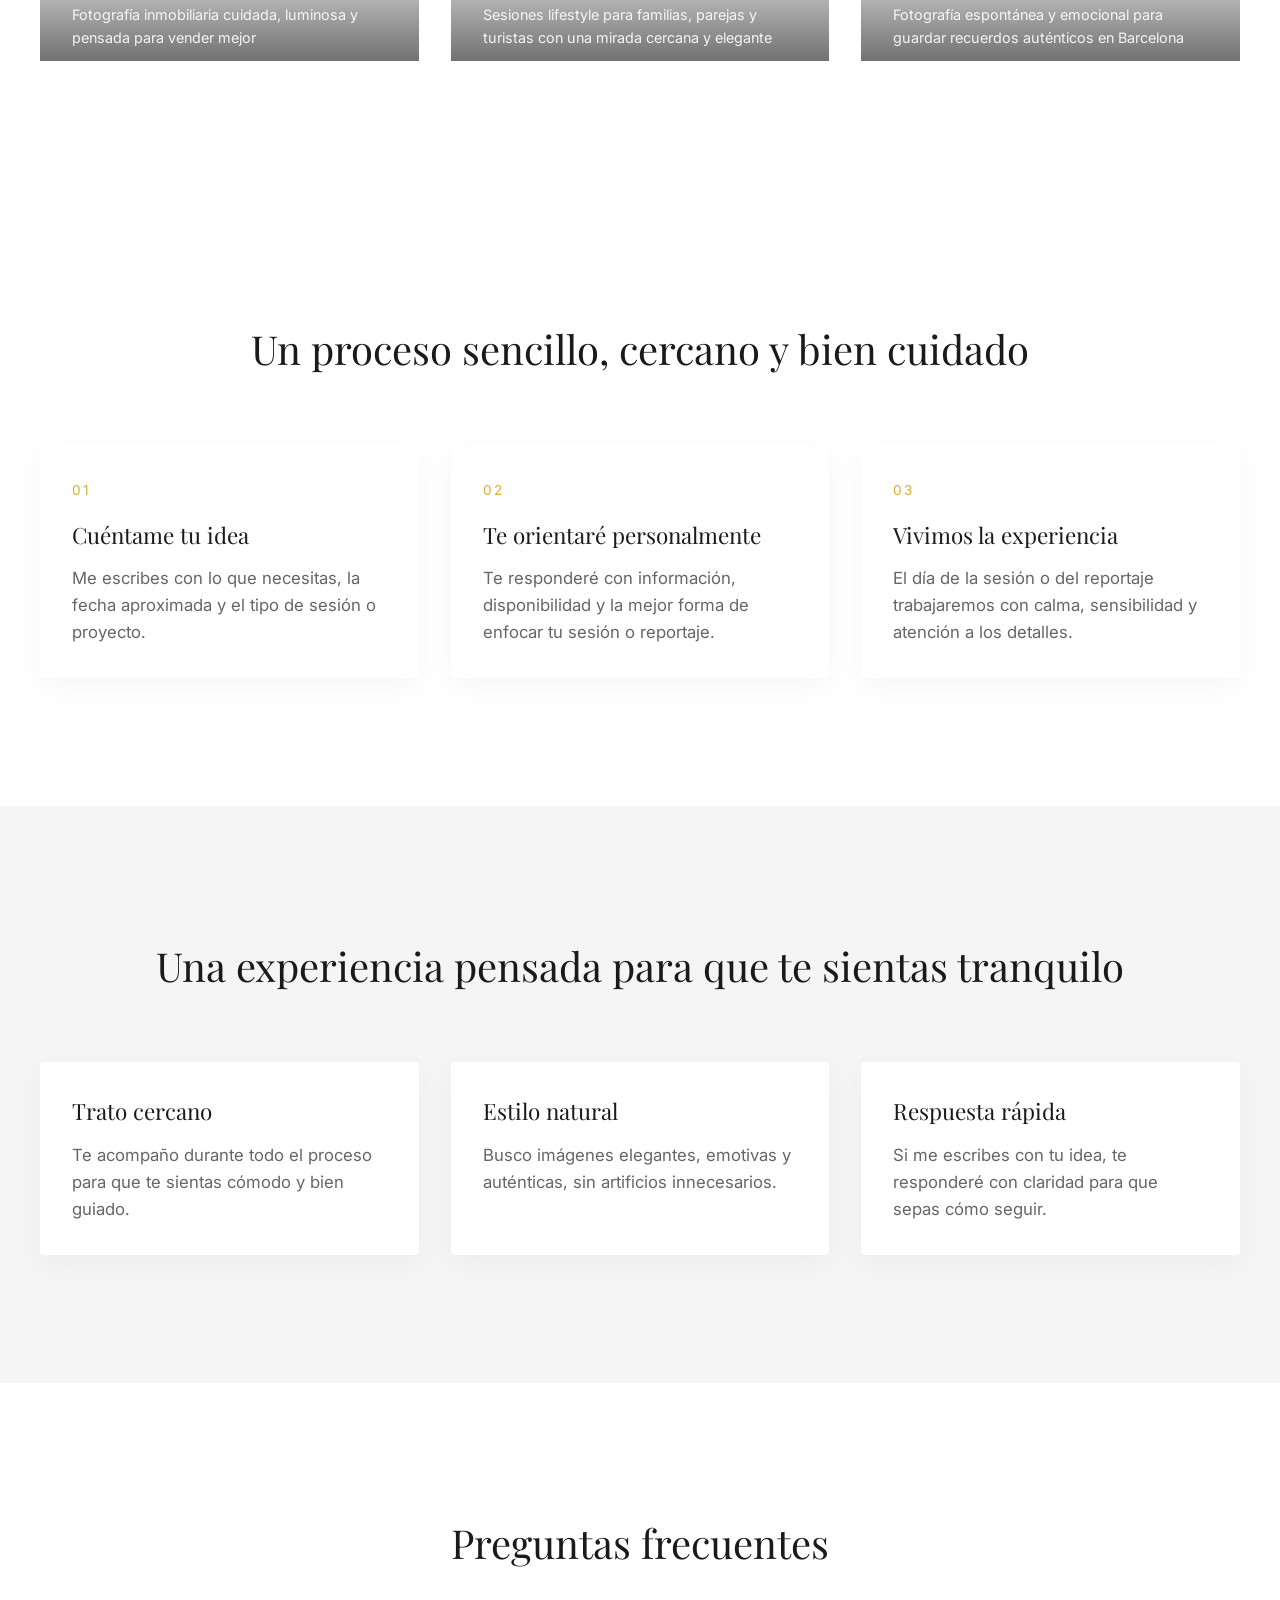
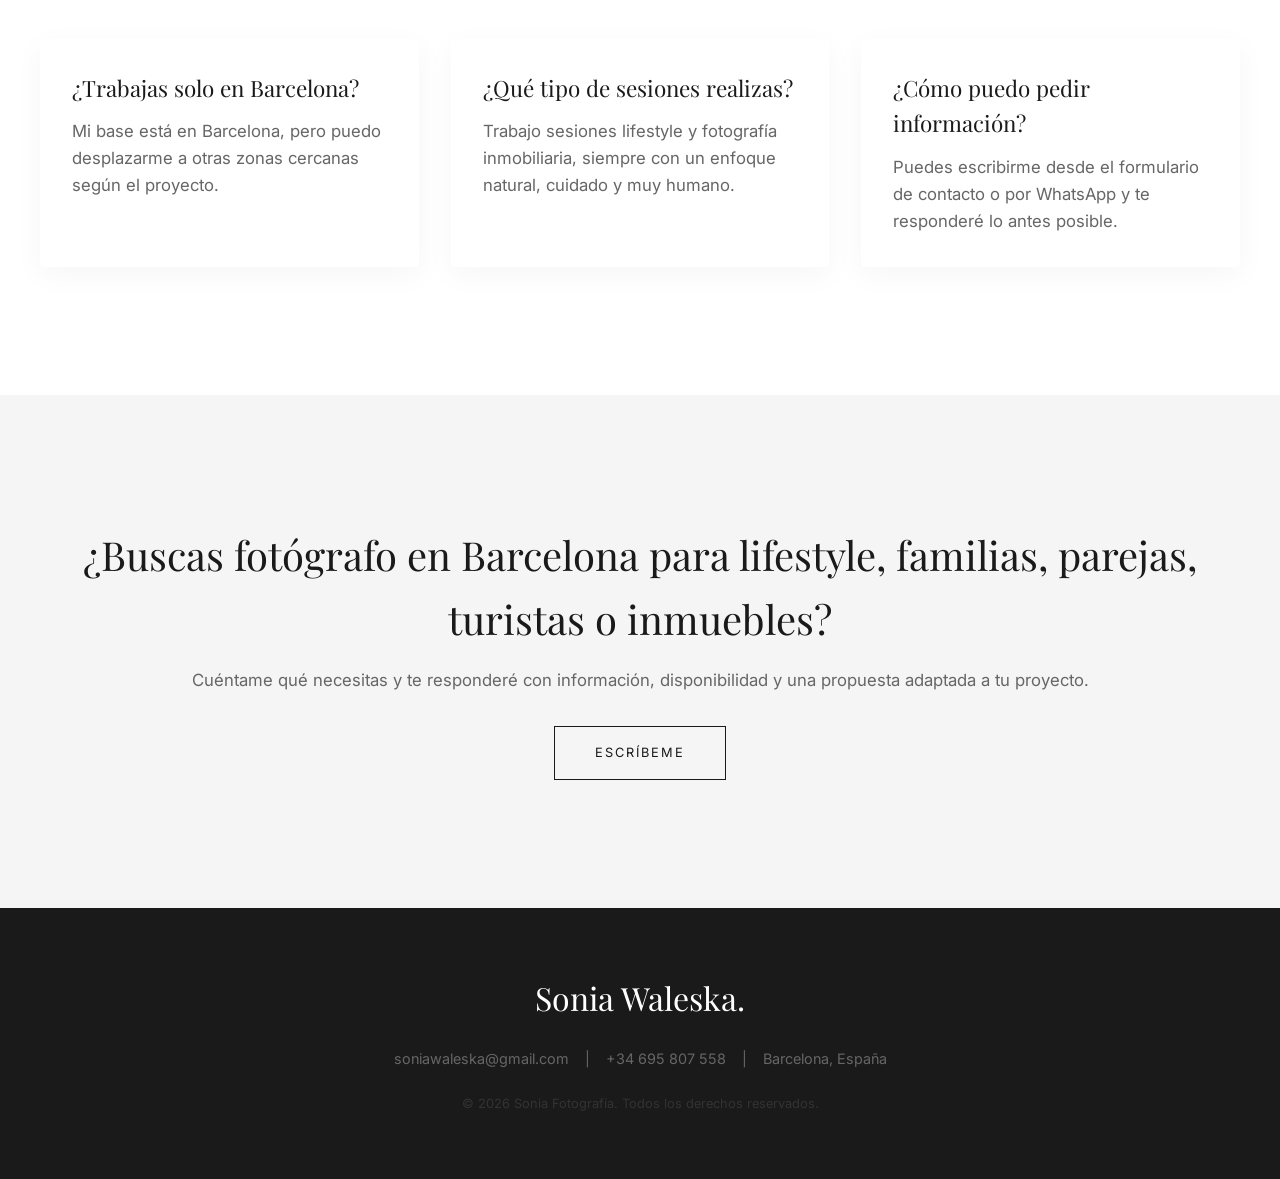
==== commit d8d0b922: "Use masculine profession noun in home CTA" ====
--- a/index.html
+++ b/index.html
@@ -175,7 +175,7 @@
 
     <section class="cta">
         <div class="container">
-            <h2 class="cta-title">¿Buscas fotógrafa en Barcelona para lifestyle, familias, parejas, turistas o inmuebles?</h2>
+            <h2 class="cta-title">¿Buscas fotógrafo en Barcelona para lifestyle, familias, parejas, turistas o inmuebles?</h2>
             <p class="cta-text">Cuéntame qué necesitas y te responderé con información, disponibilidad y una propuesta adaptada a tu proyecto.</p>
             <a href="contacto.html" class="btn btn-secondary">Escríbeme</a>
         </div>
